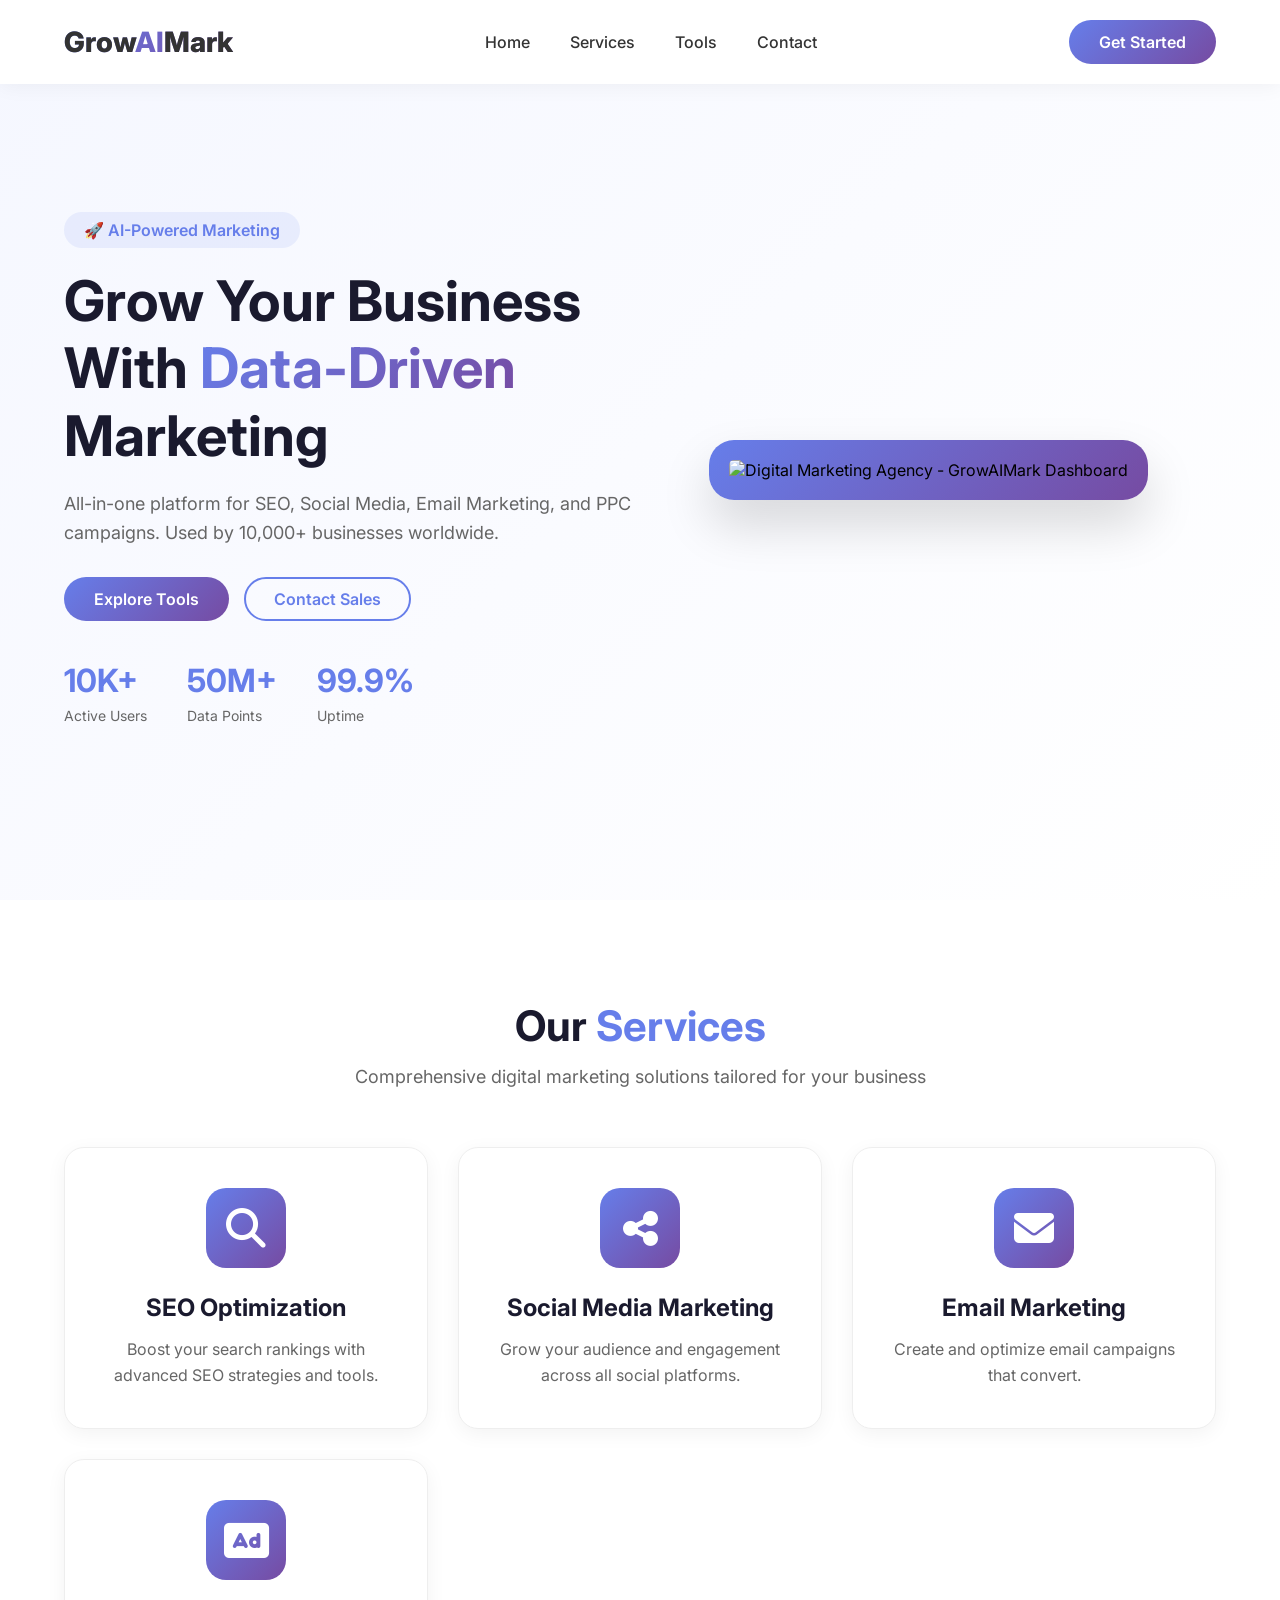
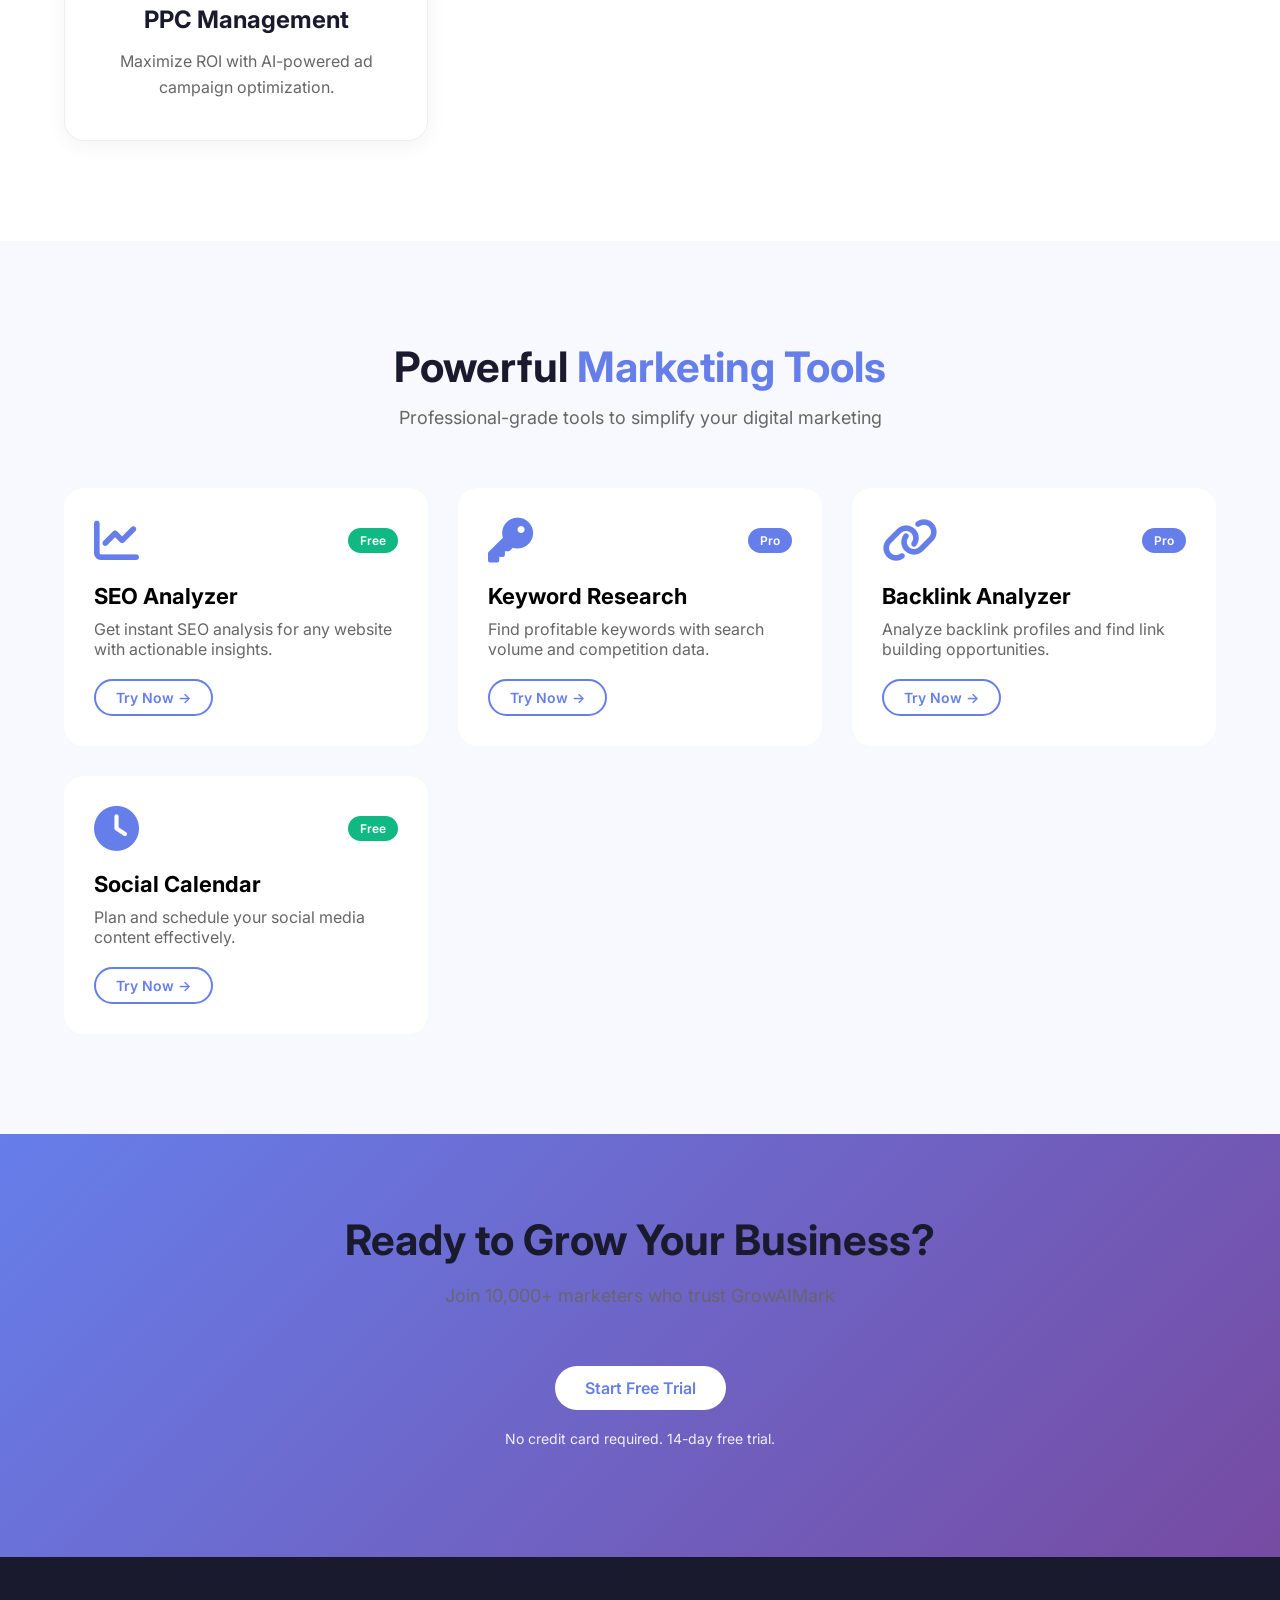
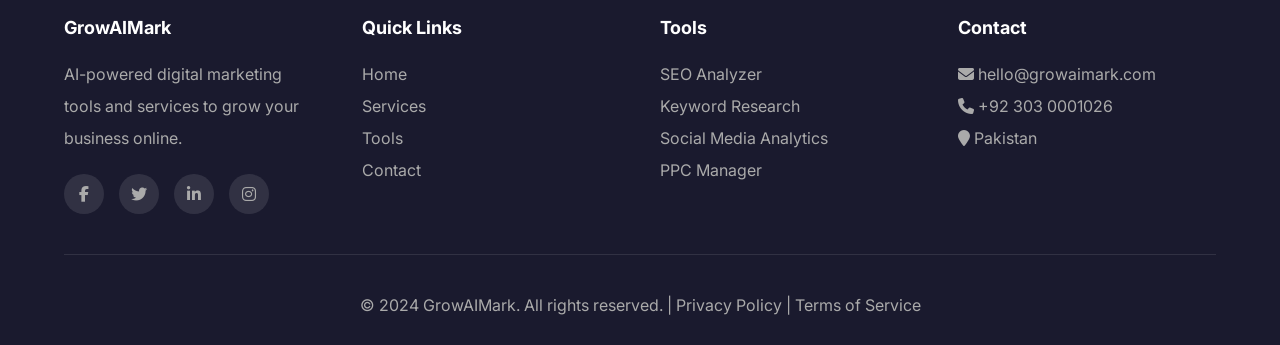
==== templates/index.html @ bed1fbff "Updated hero image with professional digital marketing agency image" ====
<!DOCTYPE html>
<html lang="en">
<head>
    <meta charset="UTF-8">
    <meta name="viewport" content="width=device-width, initial-scale=1.0">
    <title>GrowAIMark - AI-Powered Digital Marketing Agency</title>
    <meta name="description" content="Grow your business with AI-powered digital marketing tools and services. SEO, Social Media, PPC, Email Marketing & more.">
    <meta name="keywords" content="digital marketing, SEO, social media marketing, PPC, email marketing, AI marketing">

    <!-- Font Awesome -->
    <link rel="stylesheet" href="https://cdnjs.cloudflare.com/ajax/libs/font-awesome/6.4.0/css/all.min.css">

    <!-- Google Fonts -->
    <link href="https://fonts.googleapis.com/css2?family=Inter:wght@300;400;500;600;700;800&display=swap" rel="stylesheet">

    <!-- AOS Animation -->
    <link href="https://unpkg.com/aos@2.3.1/dist/aos.css" rel="stylesheet">

    <style>
        * {
            margin: 0;
            padding: 0;
            box-sizing: border-box;
        }

        body {
            font-family: 'Inter', sans-serif;
            overflow-x: hidden;
            background: #fff;
        }

        /* Custom Scrollbar */
        ::-webkit-scrollbar {
            width: 10px;
        }

        ::-webkit-scrollbar-track {
            background: #f1f1f1;
        }

        ::-webkit-scrollbar-thumb {
            background: linear-gradient(135deg, #667eea, #764ba2);
            border-radius: 5px;
        }

        /* Navigation */
        .navbar {
            position: fixed;
            top: 0;
            width: 100%;
            padding: 20px 5%;
            display: flex;
            justify-content: space-between;
            align-items: center;
            background: rgba(255,255,255,0.95);
            backdrop-filter: blur(10px);
            z-index: 1000;
            box-shadow: 0 2px 20px rgba(0,0,0,0.05);
            transition: all 0.3s ease;
        }

        .navbar.scrolled {
            padding: 15px 5%;
            background: white;
            box-shadow: 0 5px 30px rgba(0,0,0,0.1);
        }

        .logo {
            font-size: 28px;
            font-weight: 800;
            background: linear-gradient(135deg, #667eea, #764ba2);
            -webkit-background-clip: text;
            -webkit-text-fill-color: transparent;
            text-decoration: none;
        }

        .logo span {
            background: none;
            -webkit-text-fill-color: #333;
        }

        .nav-links {
            display: flex;
            gap: 40px;
            list-style: none;
        }

        .nav-links a {
            text-decoration: none;
            color: #333;
            font-weight: 500;
            transition: 0.3s;
        }

        .nav-links a:hover {
            color: #667eea;
        }

        .btn-primary {
            background: linear-gradient(135deg, #667eea, #764ba2);
            color: white;
            padding: 12px 30px;
            border-radius: 50px;
            text-decoration: none;
            font-weight: 600;
            transition: 0.3s;
            border: none;
            cursor: pointer;
            display: inline-block;
        }

        .btn-primary:hover {
            transform: translateY(-2px);
            box-shadow: 0 10px 25px rgba(102,126,234,0.3);
        }

        .btn-outline {
            background: transparent;
            border: 2px solid #667eea;
            color: #667eea;
            padding: 10px 28px;
            border-radius: 50px;
            text-decoration: none;
            font-weight: 600;
            transition: 0.3s;
            display: inline-block;
        }

        .btn-outline:hover {
            background: #667eea;
            color: white;
        }

        /* Hero Section */
        .hero {
            min-height: 100vh;
            display: flex;
            align-items: center;
            justify-content: space-between;
            padding: 120px 5% 80px;
            background: linear-gradient(135deg, #f5f7ff 0%, #ffffff 100%);
            position: relative;
            overflow: hidden;
        }

        .hero-content {
            flex: 1;
            max-width: 600px;
            z-index: 2;
        }

        .hero-badge {
            display: inline-block;
            background: rgba(102,126,234,0.1);
            padding: 8px 20px;
            border-radius: 50px;
            color: #667eea;
            font-weight: 600;
            margin-bottom: 20px;
        }

        .hero h1 {
            font-size: 56px;
            line-height: 1.2;
            margin-bottom: 20px;
            color: #1a1a2e;
        }

        .hero h1 .gradient {
            background: linear-gradient(135deg, #667eea, #764ba2);
            -webkit-background-clip: text;
            -webkit-text-fill-color: transparent;
        }

        .hero p {
            font-size: 18px;
            color: #666;
            line-height: 1.6;
            margin-bottom: 30px;
        }

        .hero-buttons {
            display: flex;
            gap: 15px;
            margin-bottom: 40px;
        }

        .hero-stats {
            display: flex;
            gap: 40px;
        }

        .stat h3 {
            font-size: 32px;
            color: #667eea;
            margin-bottom: 5px;
        }

        .stat p {
            font-size: 14px;
            margin: 0;
            color: #666;
        }

        .hero-image {
            flex: 1;
            position: relative;
            animation: float 3s ease-in-out infinite;
            text-align: center;
        }

        @keyframes float {
            0%, 100% { transform: translateY(0); }
            50% { transform: translateY(-20px); }
        }

        .hero-image img {
            width: 100%;
            max-width: 550px;
            border-radius: 25px;
            box-shadow: 0 25px 50px rgba(0,0,0,0.15);
        }

        /* Services Section */
        .services {
            padding: 100px 5%;
            background: white;
        }

        .section-title {
            text-align: center;
            margin-bottom: 60px;
        }

        .section-title h2 {
            font-size: 42px;
            color: #1a1a2e;
            margin-bottom: 15px;
        }

        .section-title p {
            color: #666;
            font-size: 18px;
        }

        .services-grid {
            display: grid;
            grid-template-columns: repeat(auto-fit, minmax(280px, 1fr));
            gap: 30px;
            max-width: 1200px;
            margin: 0 auto;
        }

        .service-card {
            background: white;
            padding: 40px 30px;
            border-radius: 20px;
            text-align: center;
            transition: 0.3s;
            box-shadow: 0 5px 20px rgba(0,0,0,0.05);
            border: 1px solid #eee;
        }

        .service-card:hover {
            transform: translateY(-10px);
            box-shadow: 0 20px 40px rgba(102,126,234,0.15);
            border-color: #667eea;
        }

        .service-icon {
            width: 80px;
            height: 80px;
            background: linear-gradient(135deg, #667eea, #764ba2);
            border-radius: 20px;
            display: flex;
            align-items: center;
            justify-content: center;
            margin: 0 auto 25px;
        }

        .service-icon i {
            font-size: 40px;
            color: white;
        }

        .service-card h3 {
            font-size: 24px;
            margin-bottom: 15px;
            color: #1a1a2e;
        }

        .service-card p {
            color: #666;
            line-height: 1.6;
        }

        /* Tools Section */
        .tools {
            padding: 100px 5%;
            background: #f8f9ff;
        }

        .tools-grid {
            display: grid;
            grid-template-columns: repeat(auto-fit, minmax(280px, 1fr));
            gap: 30px;
            max-width: 1200px;
            margin: 0 auto;
        }

        .tool-card {
            background: white;
            padding: 30px;
            border-radius: 20px;
            transition: 0.3s;
            cursor: pointer;
        }

        .tool-card:hover {
            transform: scale(1.05);
            box-shadow: 0 15px 35px rgba(0,0,0,0.1);
        }

        .tool-header {
            display: flex;
            justify-content: space-between;
            align-items: center;
            margin-bottom: 20px;
        }

        .tool-header i {
            font-size: 45px;
            color: #667eea;
        }

        .tool-badge {
            background: #667eea;
            color: white;
            padding: 5px 12px;
            border-radius: 50px;
            font-size: 12px;
            font-weight: 600;
        }

        .tool-badge.free {
            background: #10b981;
        }

        .tool-badge.pro {
            background: #667eea;
        }

        .tool-card h3 {
            font-size: 22px;
            margin-bottom: 10px;
        }

        .tool-card p {
            color: #666;
            margin-bottom: 20px;
        }

        /* CTA Section */
        .cta {
            padding: 80px 5%;
            background: linear-gradient(135deg, #667eea, #764ba2);
            text-align: center;
            color: white;
        }

        .cta h2 {
            font-size: 42px;
            margin-bottom: 20px;
        }

        .cta p {
            font-size: 18px;
            margin-bottom: 30px;
            opacity: 0.9;
        }

        .cta .btn-primary {
            background: white;
            color: #667eea;
        }

        /* Footer */
        .footer {
            background: #1a1a2e;
            color: white;
            padding: 60px 5% 30px;
        }

        .footer-content {
            display: grid;
            grid-template-columns: repeat(auto-fit, minmax(250px, 1fr));
            gap: 40px;
            max-width: 1200px;
            margin: 0 auto;
        }

        .footer-col h4 {
            margin-bottom: 20px;
            font-size: 18px;
        }

        .footer-col p, .footer-col a {
            color: #aaa;
            text-decoration: none;
            line-height: 2;
            display: block;
        }

        .footer-col a:hover {
            color: #667eea;
        }

        .social-links {
            display: flex;
            gap: 15px;
            margin-top: 20px;
        }

        .social-links a {
            width: 40px;
            height: 40px;
            background: rgba(255,255,255,0.1);
            border-radius: 50%;
            display: flex;
            align-items: center;
            justify-content: center;
            transition: 0.3s;
        }

        .social-links a:hover {
            background: #667eea;
            transform: translateY(-3px);
        }

        .footer-bottom {
            text-align: center;
            padding-top: 40px;
            margin-top: 40px;
            border-top: 1px solid rgba(255,255,255,0.1);
            color: #aaa;
        }

        .footer-bottom a {
            color: #aaa;
            text-decoration: none;
        }

        .footer-bottom a:hover {
            color: #667eea;
        }

        /* Responsive */
        @media (max-width: 968px) {
            .hero {
                flex-direction: column;
                text-align: center;
                padding-top: 100px;
            }

            .hero h1 {
                font-size: 40px;
            }

            .hero-buttons {
                justify-content: center;
            }

            .hero-stats {
                justify-content: center;
            }

            .nav-links {
                display: none;
            }

            .section-title h2 {
                font-size: 32px;
            }

            .hero-image img {
                margin-top: 40px;
            }
        }

        /* Mobile Menu */
        .mobile-menu {
            display: none;
            font-size: 24px;
            cursor: pointer;
        }

        @media (max-width: 768px) {
            .mobile-menu {
                display: block;
            }
        }
    </style>
</head>
<body>
    <!-- Navigation -->
    <nav class="navbar" id="navbar">
        <a href="/" class="logo"><span>Grow</span>AI<span>Mark</span></a>
        <ul class="nav-links">
            <li><a href="#home">Home</a></li>
            <li><a href="#services">Services</a></li>
            <li><a href="#tools">Tools</a></li>
            <li><a href="#contact">Contact</a></li>
        </ul>
        <a href="#contact" class="btn-primary">Get Started</a>
        <div class="mobile-menu">
            <i class="fas fa-bars"></i>
        </div>
    </nav>

    <!-- Hero Section with Image -->
    <section id="home" class="hero">
        <div class="hero-content" data-aos="fade-up">
            <span class="hero-badge">🚀 AI-Powered Marketing</span>
            <h1>Grow Your Business With <span class="gradient">Data-Driven</span> Marketing</h1>
            <p>All-in-one platform for SEO, Social Media, Email Marketing, and PPC campaigns. Used by 10,000+ businesses worldwide.</p>
            <div class="hero-buttons">
                <a href="#tools" class="btn-primary">Explore Tools</a>
                <a href="#contact" class="btn-outline">Contact Sales</a>
            </div>
            <div class="hero-stats">
                <div class="stat">
                    <h3>10K+</h3>
                    <p>Active Users</p>
                </div>
                <div class="stat">
                    <h3>50M+</h3>
                    <p>Data Points</p>
                </div>
                <div class="stat">
                    <h3>99.9%</h3>
                    <p>Uptime</p>
                </div>
            </div>
        </div>
        <div class="hero-image" data-aos="fade-left">
            <img src="https://cdn.pixabay.com/photo/2020/05/18/16/56/marketing-5188259_1280.png" alt="Digital Marketing Agency - GrowAIMark Dashboard" style="background: linear-gradient(135deg, #667eea, #764ba2); padding: 20px; border-radius: 25px;">
        </div>
    </section>

    <!-- Services Section -->
    <section id="services" class="services">
        <div class="section-title" data-aos="fade-up">
            <h2>Our <span style="color:#667eea">Services</span></h2>
            <p>Comprehensive digital marketing solutions tailored for your business</p>
        </div>
        <div class="services-grid">
            <div class="service-card" data-aos="fade-up" data-aos-delay="0">
                <div class="service-icon"><i class="fas fa-search"></i></div>
                <h3>SEO Optimization</h3>
                <p>Boost your search rankings with advanced SEO strategies and tools.</p>
            </div>
            <div class="service-card" data-aos="fade-up" data-aos-delay="100">
                <div class="service-icon"><i class="fas fa-share-alt"></i></div>
                <h3>Social Media Marketing</h3>
                <p>Grow your audience and engagement across all social platforms.</p>
            </div>
            <div class="service-card" data-aos="fade-up" data-aos-delay="200">
                <div class="service-icon"><i class="fas fa-envelope"></i></div>
                <h3>Email Marketing</h3>
                <p>Create and optimize email campaigns that convert.</p>
            </div>
            <div class="service-card" data-aos="fade-up" data-aos-delay="300">
                <div class="service-icon"><i class="fas fa-ad"></i></div>
                <h3>PPC Management</h3>
                <p>Maximize ROI with AI-powered ad campaign optimization.</p>
            </div>
        </div>
    </section>

    <!-- Tools Section -->
    <section id="tools" class="tools">
        <div class="section-title" data-aos="fade-up">
            <h2>Powerful <span style="color:#667eea">Marketing Tools</span></h2>
            <p>Professional-grade tools to simplify your digital marketing</p>
        </div>
        <div class="tools-grid">
            <div class="tool-card" data-aos="zoom-in" data-aos-delay="0">
                <div class="tool-header">
                    <i class="fas fa-chart-line"></i>
                    <span class="tool-badge free">Free</span>
                </div>
                <h3>SEO Analyzer</h3>
                <p>Get instant SEO analysis for any website with actionable insights.</p>
                <a href="#" class="btn-outline" style="display: inline-block; font-size: 14px; padding: 8px 20px;">Try Now →</a>
            </div>
            <div class="tool-card" data-aos="zoom-in" data-aos-delay="100">
                <div class="tool-header">
                    <i class="fas fa-key"></i>
                    <span class="tool-badge pro">Pro</span>
                </div>
                <h3>Keyword Research</h3>
                <p>Find profitable keywords with search volume and competition data.</p>
                <a href="#" class="btn-outline" style="display: inline-block; font-size: 14px; padding: 8px 20px;">Try Now →</a>
            </div>
            <div class="tool-card" data-aos="zoom-in" data-aos-delay="200">
                <div class="tool-header">
                    <i class="fas fa-link"></i>
                    <span class="tool-badge pro">Pro</span>
                </div>
                <h3>Backlink Analyzer</h3>
                <p>Analyze backlink profiles and find link building opportunities.</p>
                <a href="#" class="btn-outline" style="display: inline-block; font-size: 14px; padding: 8px 20px;">Try Now →</a>
            </div>
            <div class="tool-card" data-aos="zoom-in" data-aos-delay="300">
                <div class="tool-header">
                    <i class="fas fa-clock"></i>
                    <span class="tool-badge free">Free</span>
                </div>
                <h3>Social Calendar</h3>
                <p>Plan and schedule your social media content effectively.</p>
                <a href="#" class="btn-outline" style="display: inline-block; font-size: 14px; padding: 8px 20px;">Try Now →</a>
            </div>
        </div>
    </section>

    <!-- CTA Section -->
    <section class="cta">
        <div class="section-title" style="color: white;">
            <h2>Ready to Grow Your Business?</h2>
            <p>Join 10,000+ marketers who trust GrowAIMark</p>
        </div>
        <a href="#contact" class="btn-primary" style="background: white; color: #667eea;">Start Free Trial</a>
        <p style="margin-top: 20px; font-size: 14px;">No credit card required. 14-day free trial.</p>
    </section>

    <!-- Footer with Updated Phone Number -->
    <footer id="contact" class="footer">
        <div class="footer-content">
            <div class="footer-col">
                <h4>GrowAIMark</h4>
                <p>AI-powered digital marketing tools and services to grow your business online.</p>
                <div class="social-links">
                    <a href="#"><i class="fab fa-facebook-f"></i></a>
                    <a href="#"><i class="fab fa-twitter"></i></a>
                    <a href="#"><i class="fab fa-linkedin-in"></i></a>
                    <a href="#"><i class="fab fa-instagram"></i></a>
                </div>
            </div>
            <div class="footer-col">
                <h4>Quick Links</h4>
                <a href="#home">Home</a>
                <a href="#services">Services</a>
                <a href="#tools">Tools</a>
                <a href="#contact">Contact</a>
            </div>
            <div class="footer-col">
                <h4>Tools</h4>
                <a href="#">SEO Analyzer</a>
                <a href="#">Keyword Research</a>
                <a href="#">Social Media Analytics</a>
                <a href="#">PPC Manager</a>
            </div>
            <div class="footer-col">
                <h4>Contact</h4>
                <p><i class="fas fa-envelope"></i> hello@growaimark.com</p>
                <p><i class="fas fa-phone"></i> +92 303 0001026</p>
                <p><i class="fas fa-map-marker"></i> Pakistan</p>
            </div>
        </div>
        <div class="footer-bottom">
            <p>&copy; 2024 GrowAIMark. All rights reserved. | <a href="#">Privacy Policy</a> | <a href="#">Terms of Service</a></p>
        </div>
    </footer>

    <!-- Scripts -->
    <script src="https://unpkg.com/aos@2.3.1/dist/aos.js"></script>
    <script>
        AOS.init({
            duration: 800,
            once: true
        });

        // Navbar scroll effect
        window.addEventListener('scroll', function() {
            const navbar = document.getElementById('navbar');
            if (window.scrollY > 50) {
                navbar.classList.add('scrolled');
            } else {
                navbar.classList.remove('scrolled');
            }
        });

        // Smooth scroll for anchor links
        document.querySelectorAll('a[href^="#"]').forEach(anchor => {
            anchor.addEventListener('click', function(e) {
                e.preventDefault();
                const target = document.querySelector(this.getAttribute('href'));
                if (target) {
                    target.scrollIntoView({ behavior: 'smooth' });
                }
            });
        });

        // Mobile menu toggle
        const mobileMenuBtn = document.querySelector('.mobile-menu');
        const navLinks = document.querySelector('.nav-links');

        if (mobileMenuBtn) {
            mobileMenuBtn.addEventListener('click', function() {
                navLinks.classList.toggle('show');
            });
        }
    </script>
</body>
</html>
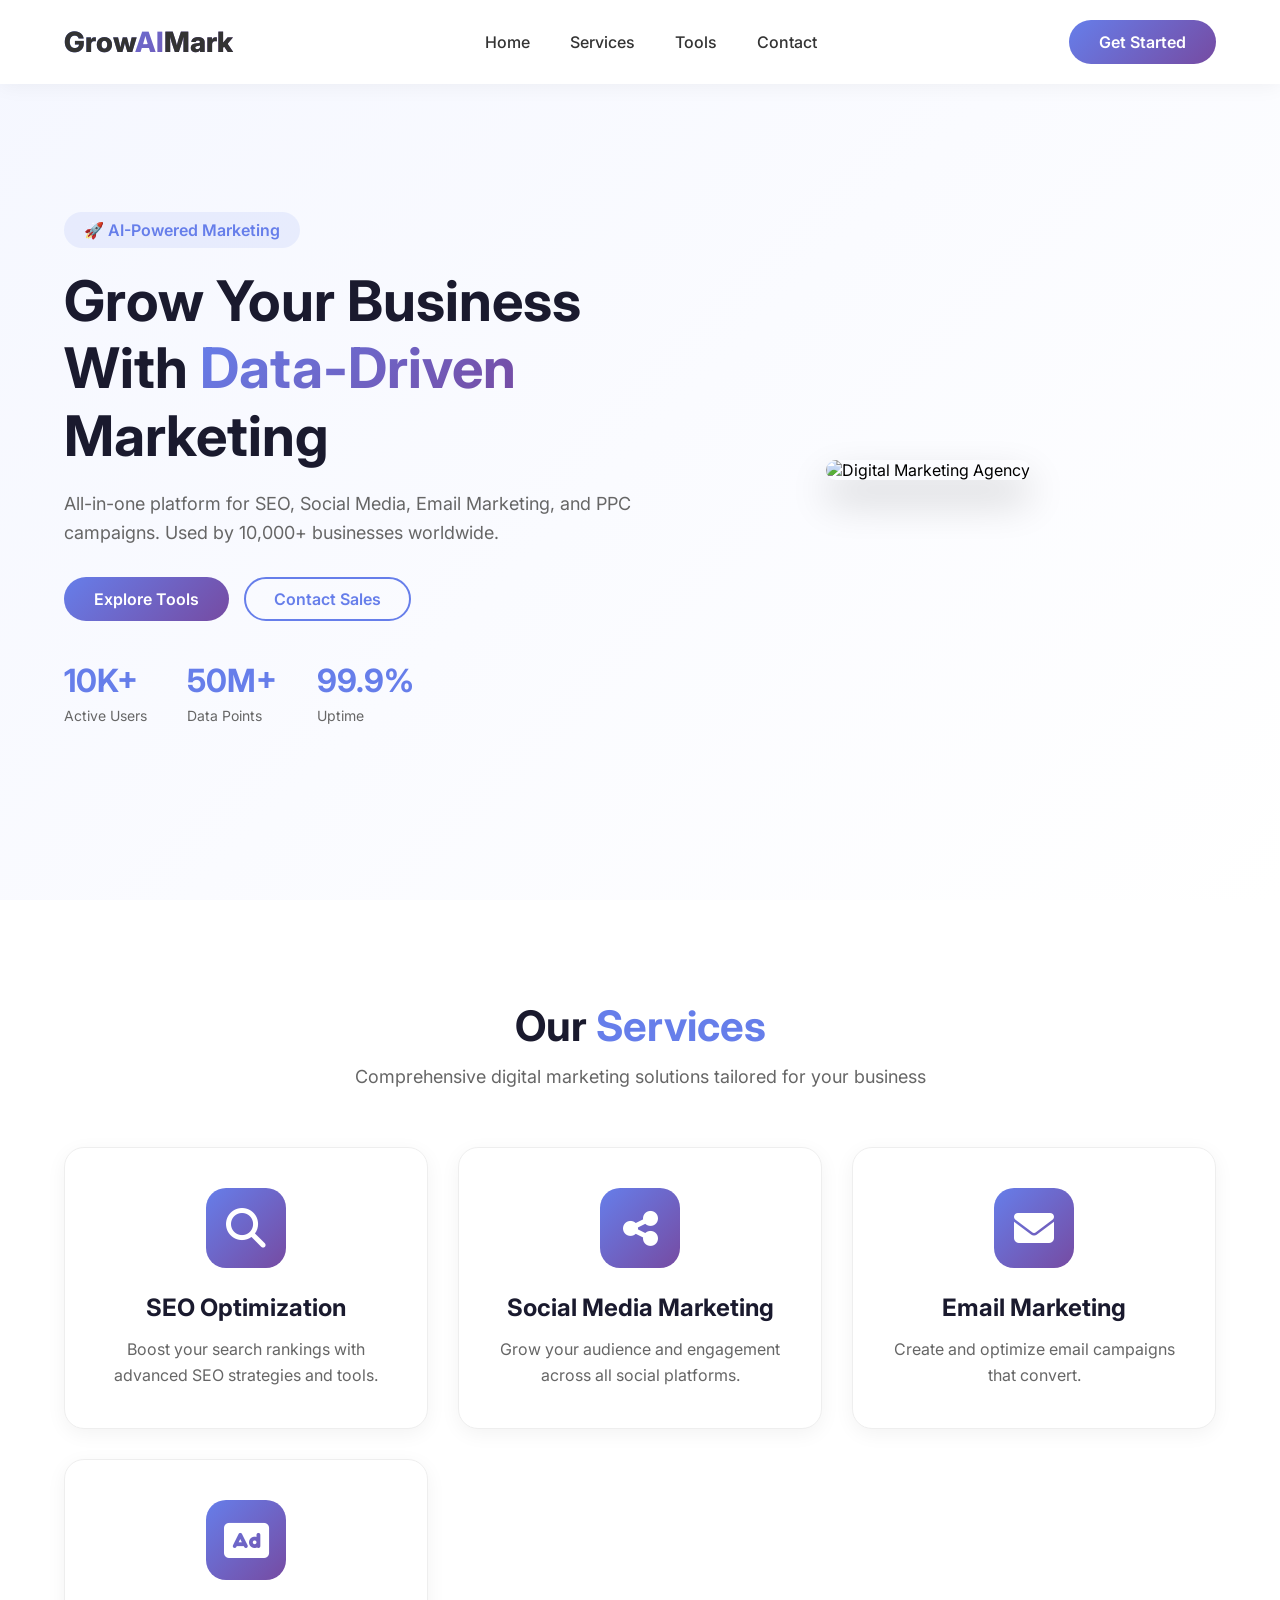
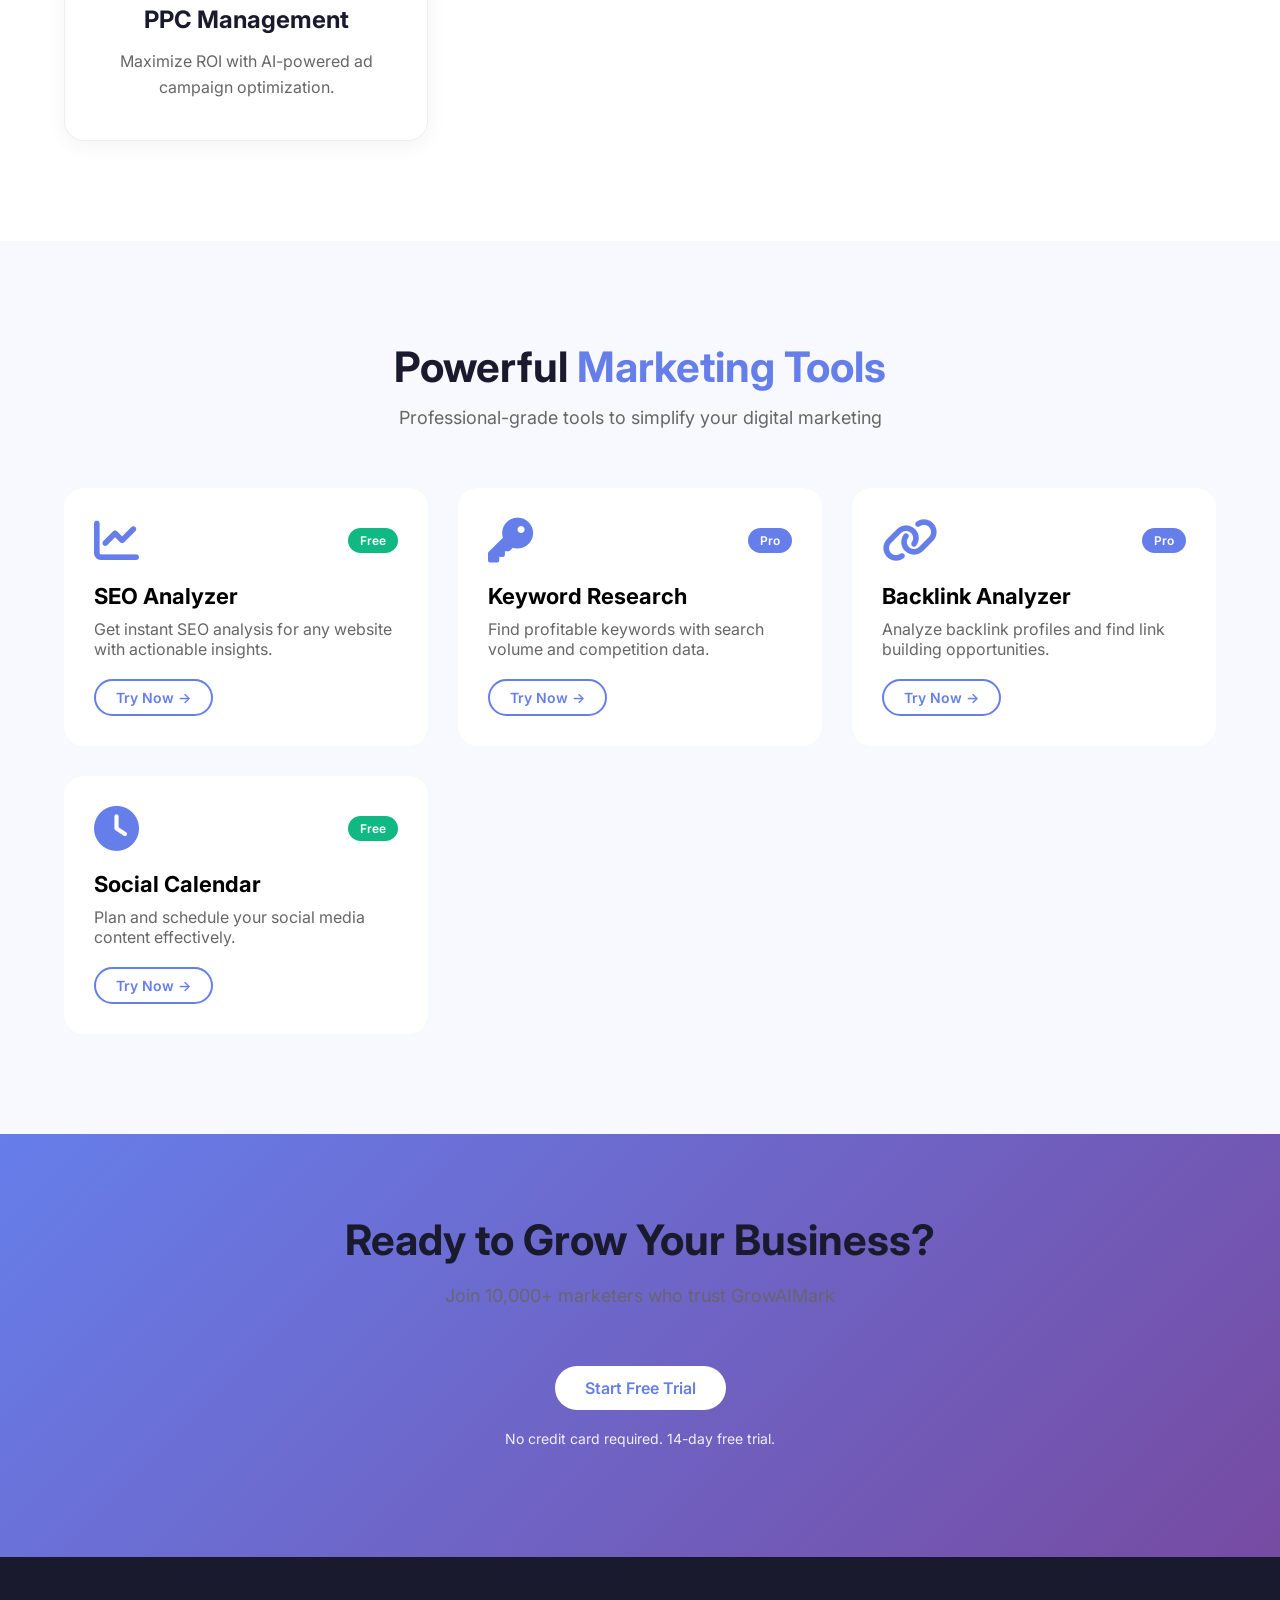
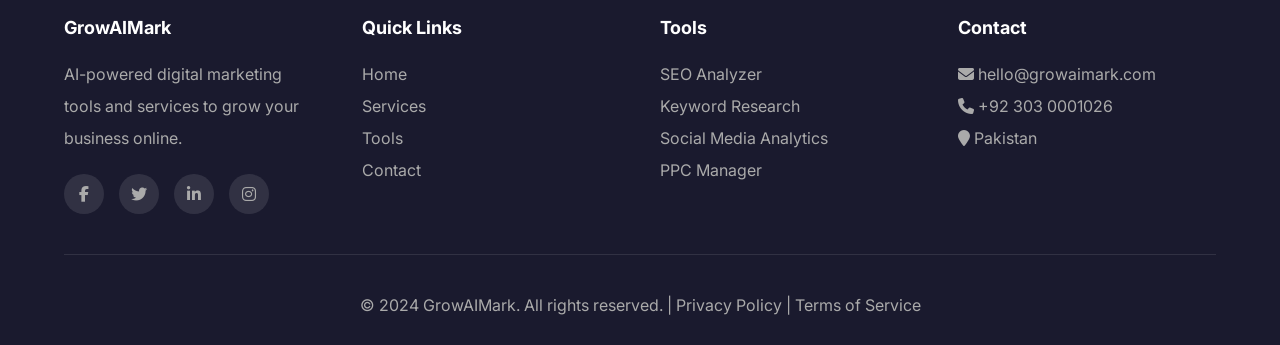
==== commit e2e40a6a: "Complete professional website with working tools and payment system" ====
--- a/templates/index.html
+++ b/templates/index.html
@@ -543,7 +543,7 @@
             </div>
         </div>
         <div class="hero-image" data-aos="fade-left">
-            <img src="https://cdn.pixabay.com/photo/2020/05/18/16/56/marketing-5188259_1280.png" alt="Digital Marketing Agency - GrowAIMark Dashboard" style="background: linear-gradient(135deg, #667eea, #764ba2); padding: 20px; border-radius: 25px;">
+            <img src="https://images.pexels.com/photos/196644/pexels-photo-196644.jpeg?auto=compress&cs=tinysrgb&w=600" alt="Digital Marketing Agency" style="border-radius: 25px; box-shadow: 0 20px 40px rgba(0,0,0,0.2); width: 100%; max-width: 550px;">
         </div>
     </section>
 
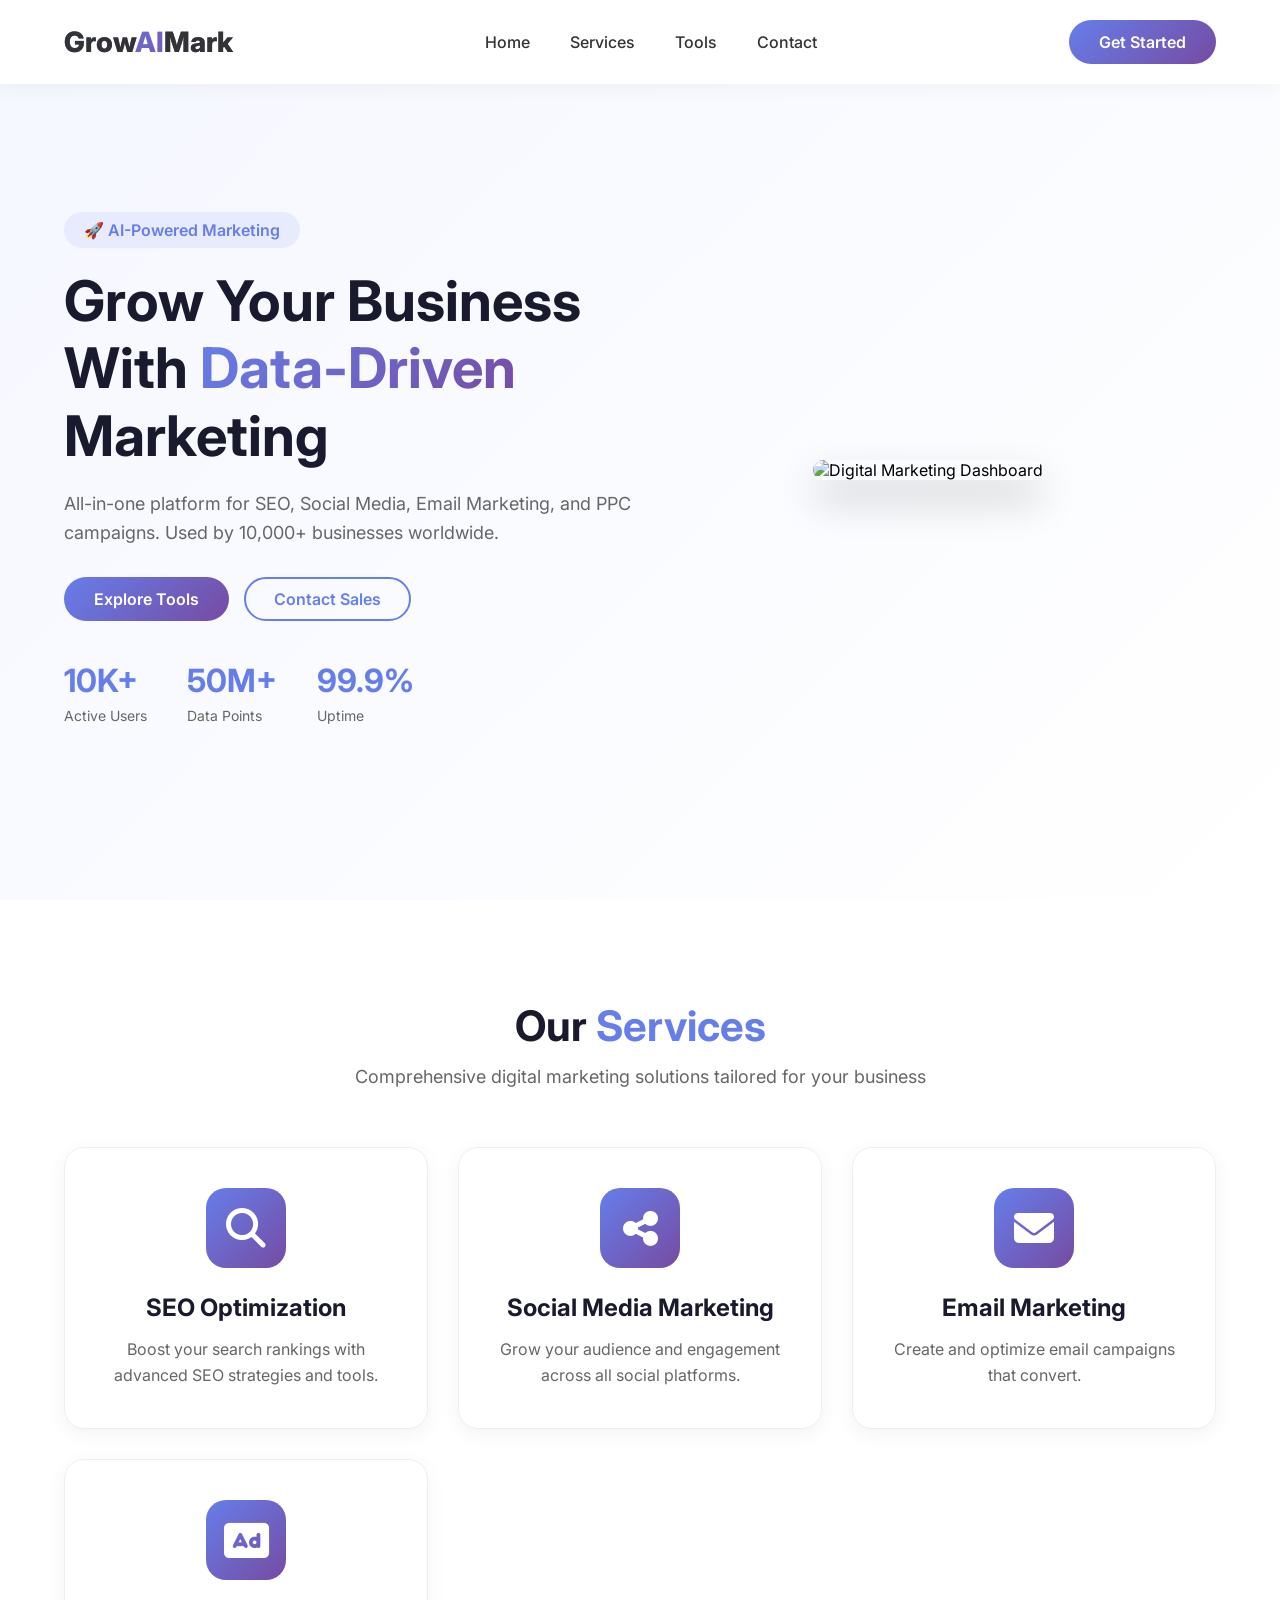
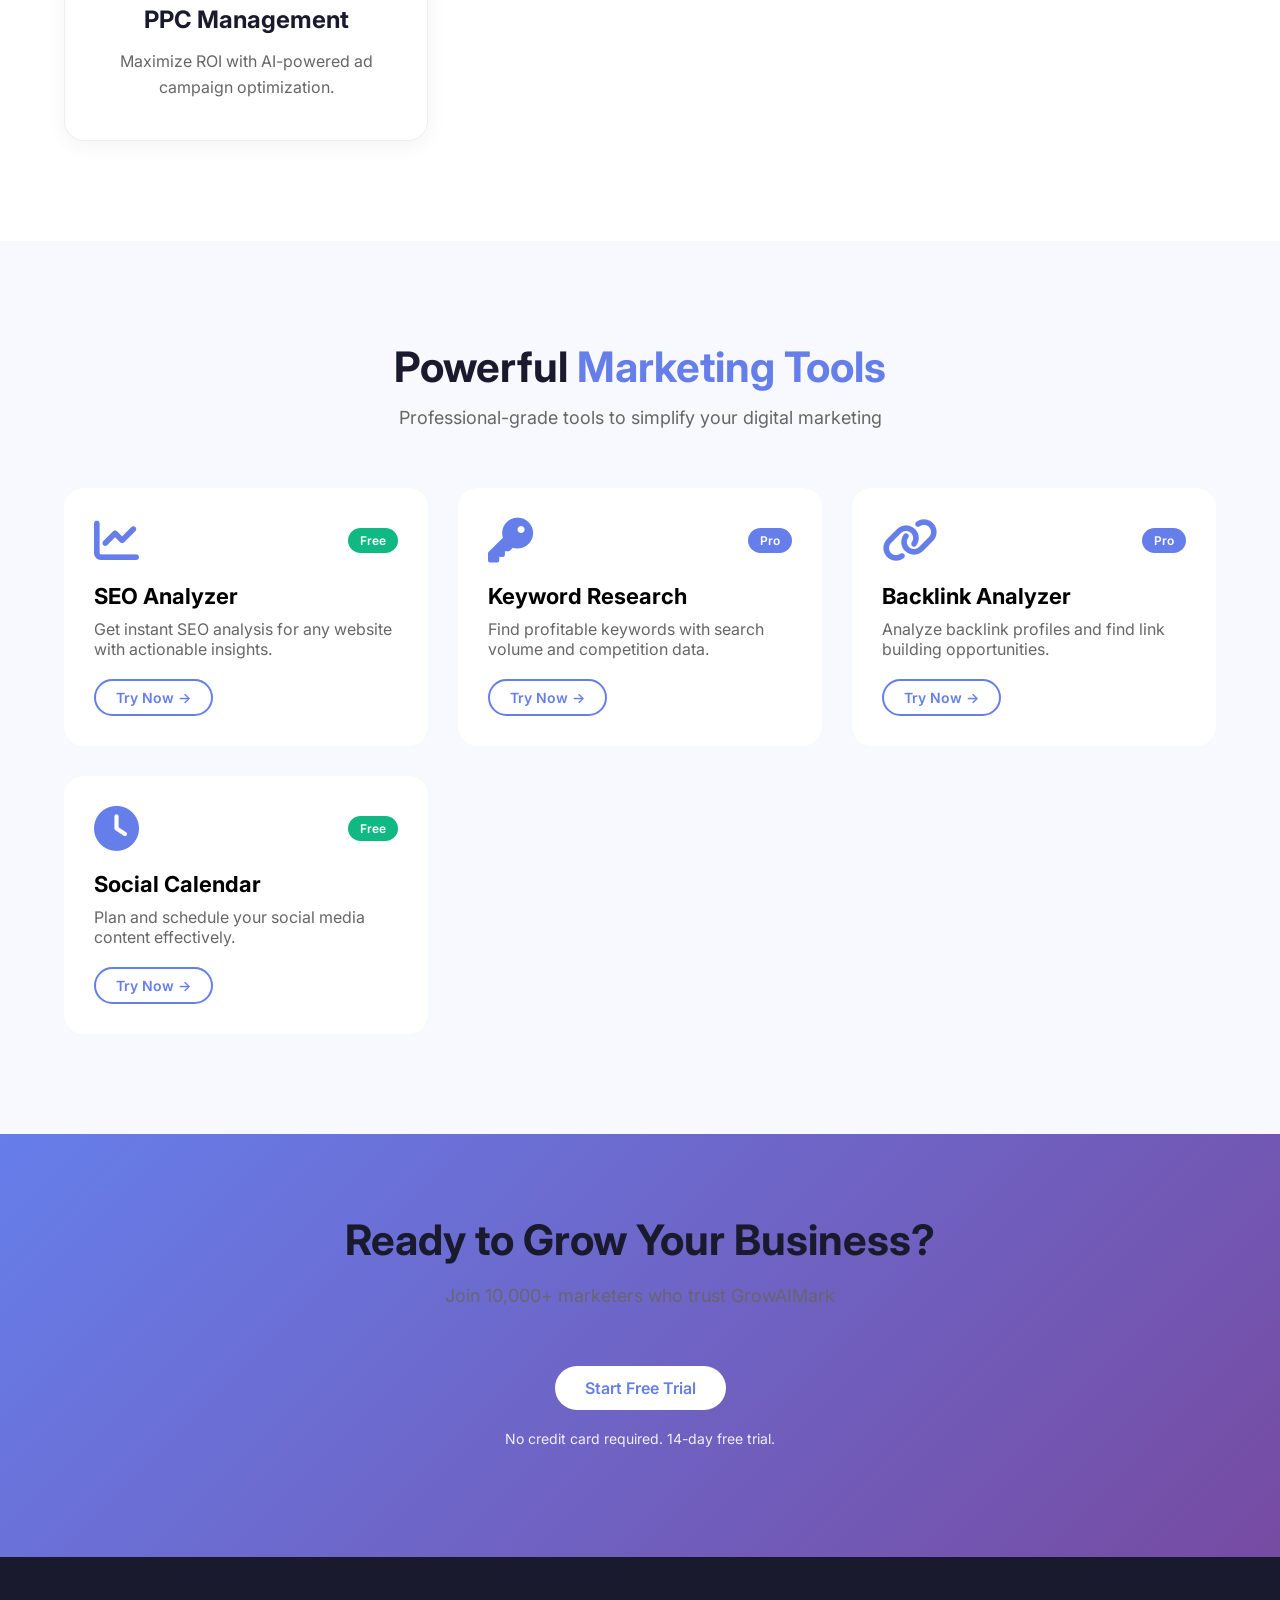
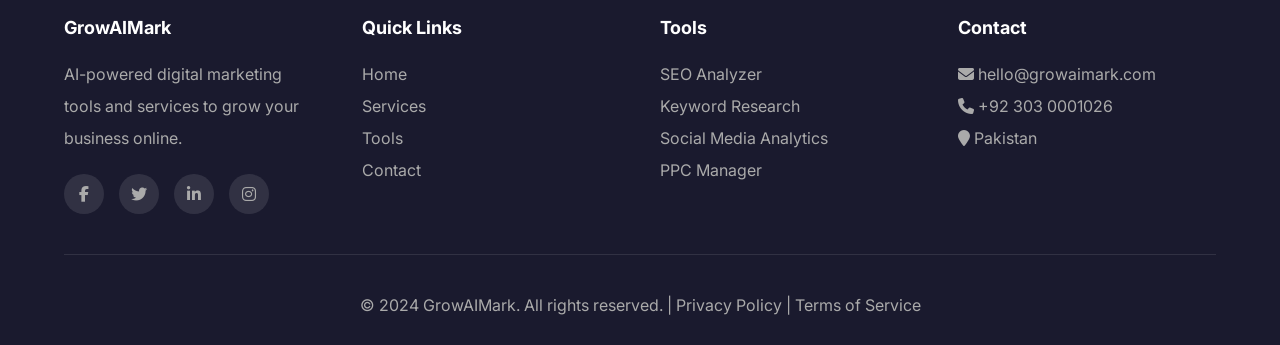
==== commit 3ba71e34: "Updated hero image with professional digital marketing image" ====
--- a/templates/index.html
+++ b/templates/index.html
@@ -543,7 +543,7 @@
             </div>
         </div>
         <div class="hero-image" data-aos="fade-left">
-            <img src="https://images.pexels.com/photos/196644/pexels-photo-196644.jpeg?auto=compress&cs=tinysrgb&w=600" alt="Digital Marketing Agency" style="border-radius: 25px; box-shadow: 0 20px 40px rgba(0,0,0,0.2); width: 100%; max-width: 550px;">
+            <img src="https://images.pexels.com/photos/669615/pexels-photo-669615.jpeg?auto=compress&cs=tinysrgb&w=600" alt="Digital Marketing Dashboard" style="border-radius: 20px; box-shadow: 0 20px 40px rgba(0,0,0,0.2); width: 100%; max-width: 550px;">
         </div>
     </section>
 
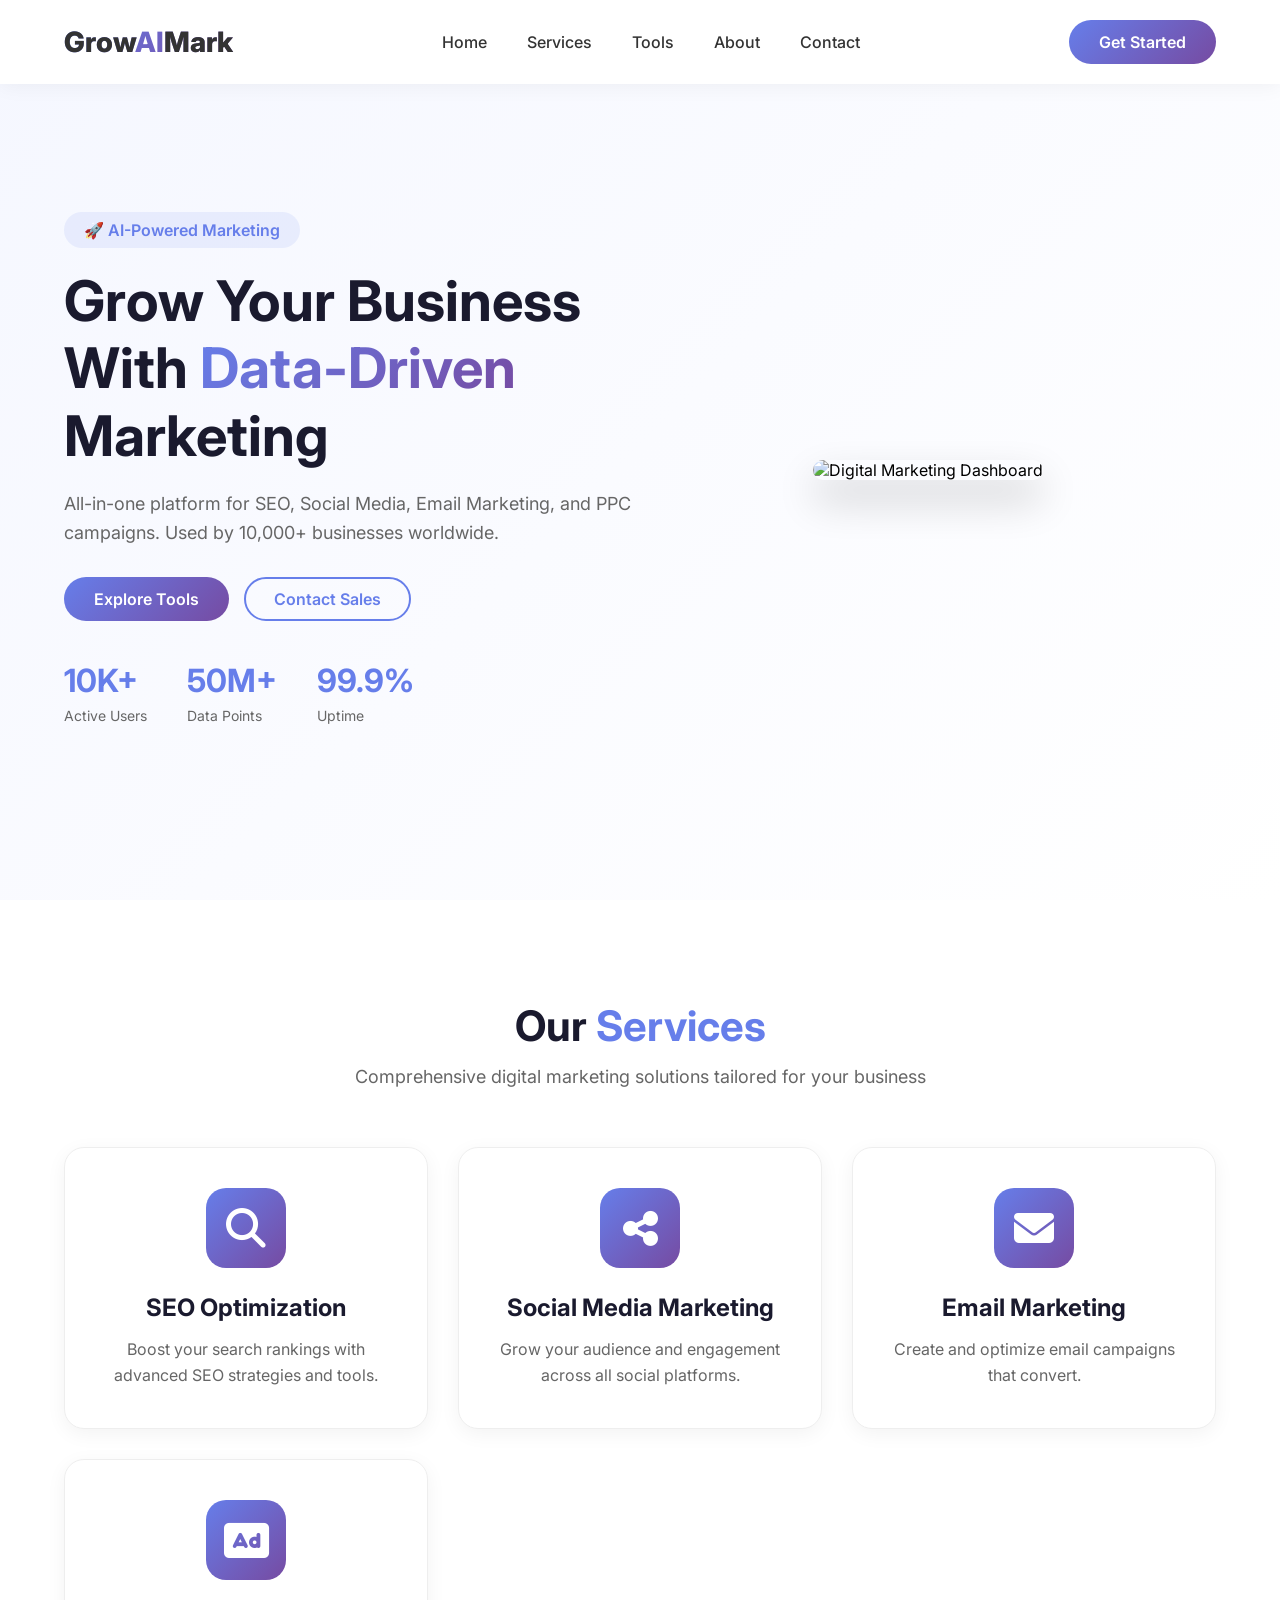
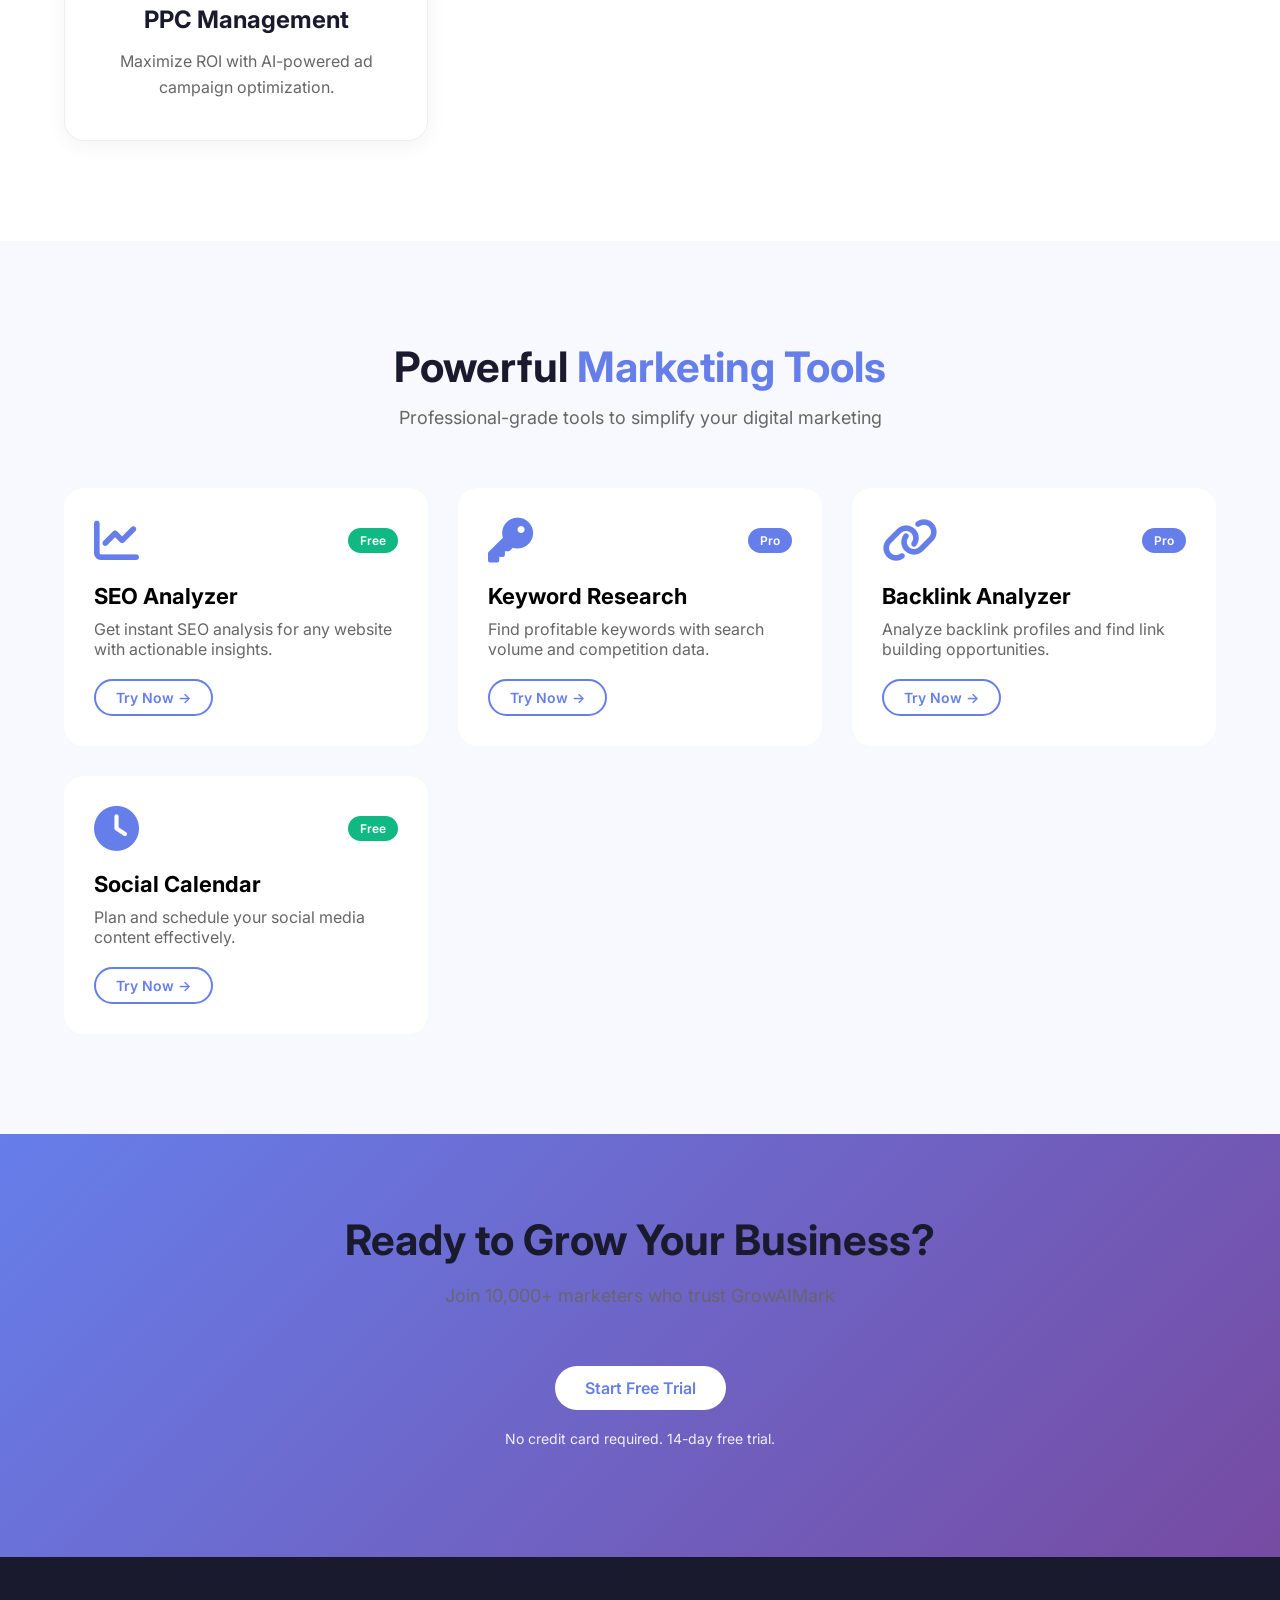
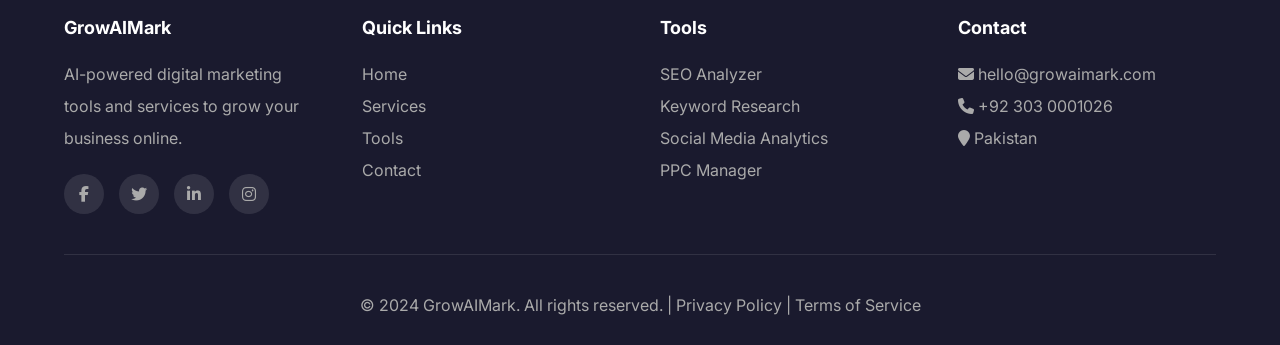
==== commit 99c0564b: "Added About page and updated navbar with about link" ====
--- a/templates/index.html
+++ b/templates/index.html
@@ -509,6 +509,7 @@
             <li><a href="#home">Home</a></li>
             <li><a href="#services">Services</a></li>
             <li><a href="#tools">Tools</a></li>
+            <li><a href="/about">About</a></li>
             <li><a href="#contact">Contact</a></li>
         </ul>
         <a href="#contact" class="btn-primary">Get Started</a>
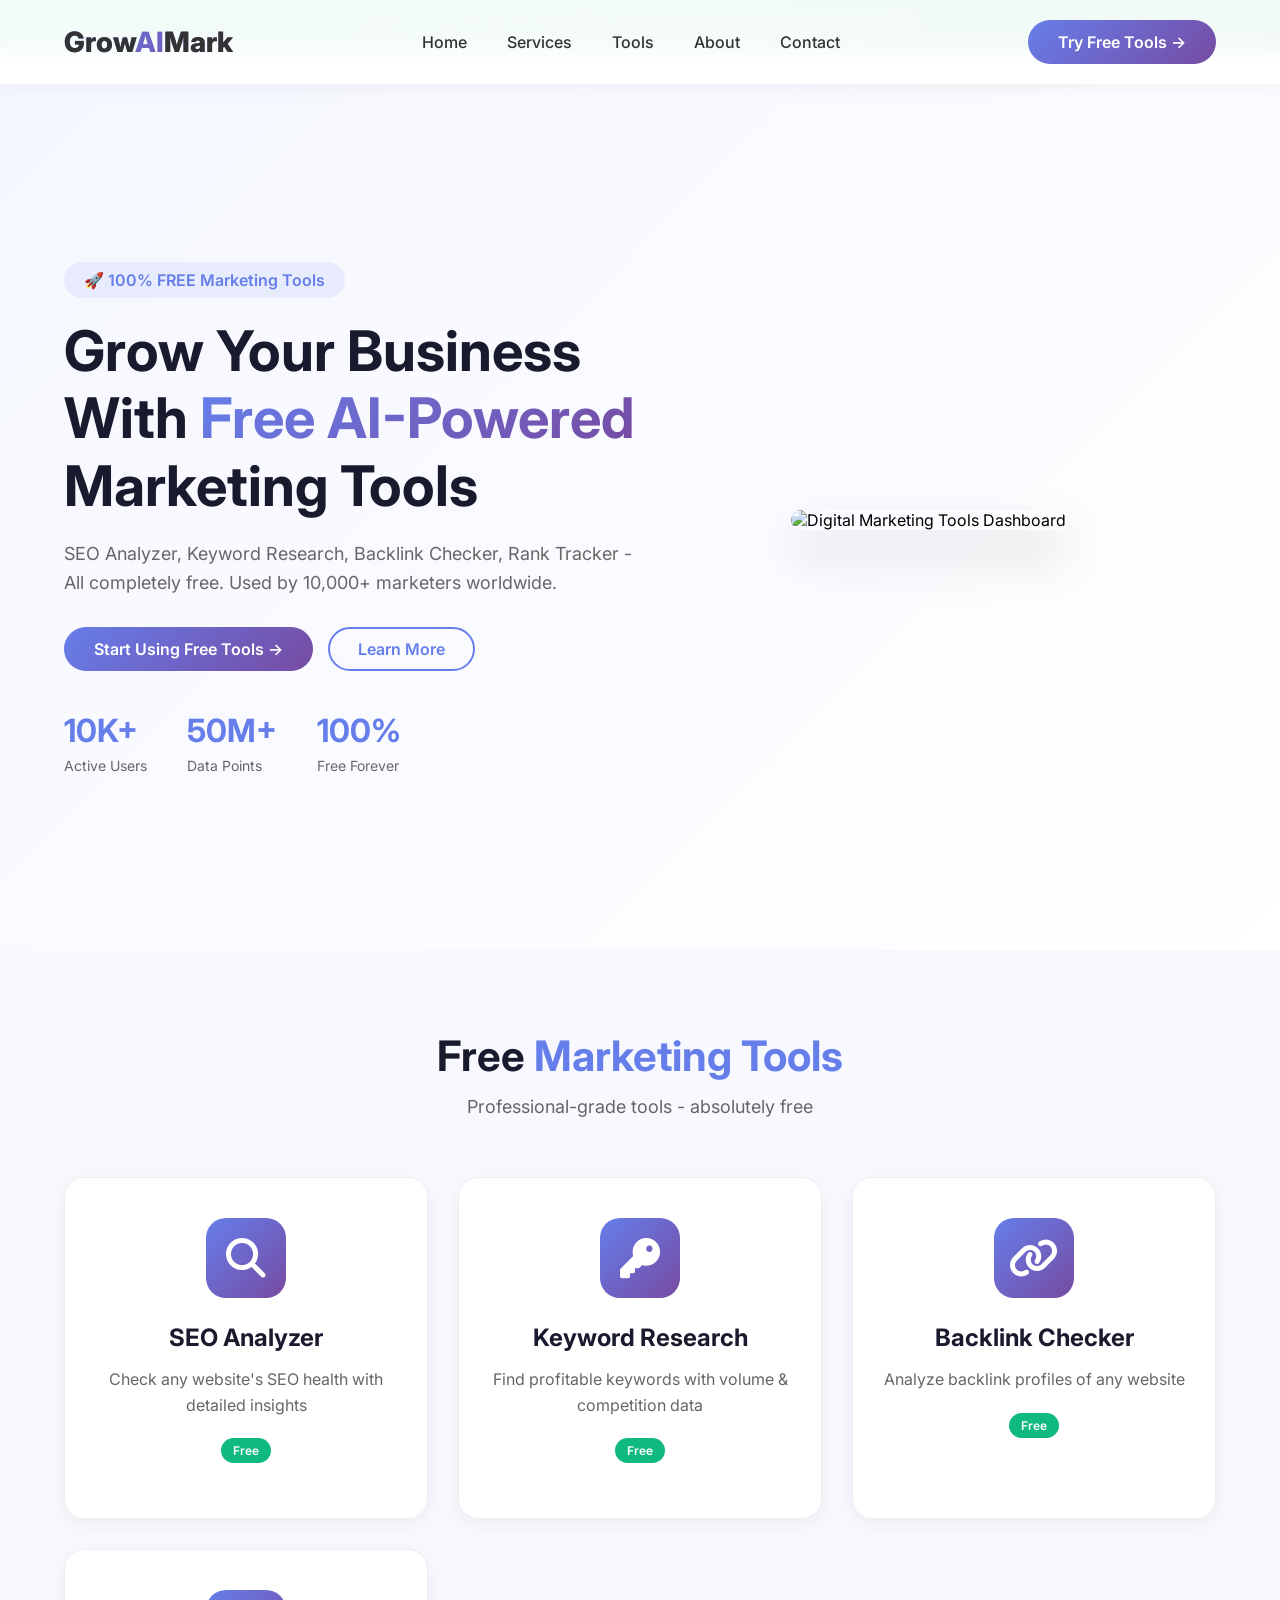
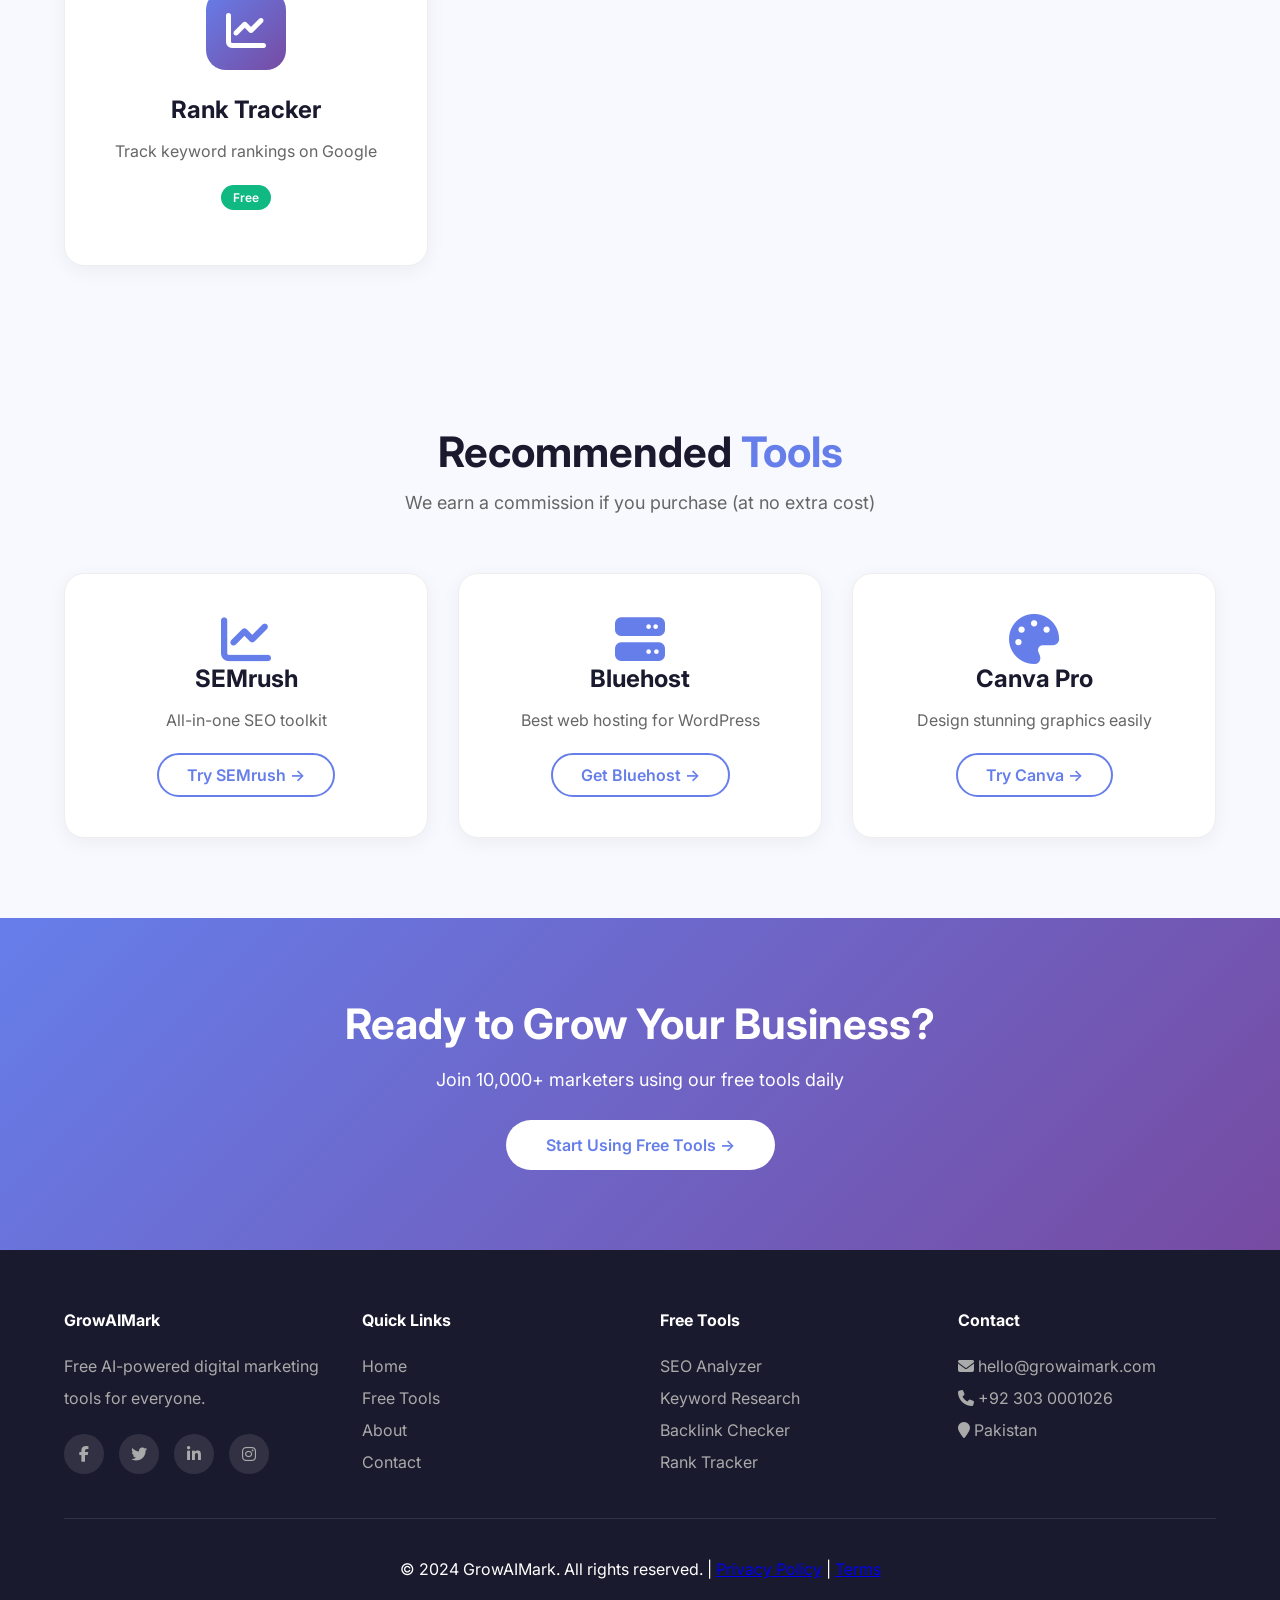
==== commit 41dbc13f: "Complete website with 4 free tools - Final Version" ====
--- a/templates/index.html
+++ b/templates/index.html
@@ -3,714 +3,176 @@
 <head>
     <meta charset="UTF-8">
     <meta name="viewport" content="width=device-width, initial-scale=1.0">
-    <title>GrowAIMark - AI-Powered Digital Marketing Agency</title>
-    <meta name="description" content="Grow your business with AI-powered digital marketing tools and services. SEO, Social Media, PPC, Email Marketing & more.">
-    <meta name="keywords" content="digital marketing, SEO, social media marketing, PPC, email marketing, AI marketing">
+    <title>GrowAIMark - Free AI-Powered Digital Marketing Tools</title>
+    <meta name="description" content="Free digital marketing tools: SEO Analyzer, Keyword Research, Backlink Checker, Rank Tracker. 100% free, no limits!">
+    <meta name="keywords" content="digital marketing, SEO tools, keyword research, backlink checker, rank tracker, free marketing tools">
 
-    <!-- Font Awesome -->
     <link rel="stylesheet" href="https://cdnjs.cloudflare.com/ajax/libs/font-awesome/6.4.0/css/all.min.css">
-
-    <!-- Google Fonts -->
     <link href="https://fonts.googleapis.com/css2?family=Inter:wght@300;400;500;600;700;800&display=swap" rel="stylesheet">
-
-    <!-- AOS Animation -->
     <link href="https://unpkg.com/aos@2.3.1/dist/aos.css" rel="stylesheet">
 
     <style>
-        * {
-            margin: 0;
-            padding: 0;
-            box-sizing: border-box;
+        * { margin: 0; padding: 0; box-sizing: border-box; }
+        body { font-family: 'Inter', sans-serif; background: #f8f9ff; overflow-x: hidden; }
+
+        .navbar {
+            position: fixed; top: 0; width: 100%; padding: 20px 5%;
+            display: flex; justify-content: space-between; align-items: center;
+            background: rgba(255,255,255,0.95); backdrop-filter: blur(10px);
+            z-index: 1000; box-shadow: 0 2px 20px rgba(0,0,0,0.05);
         }
+        .logo { font-size: 28px; font-weight: 800; background: linear-gradient(135deg, #667eea, #764ba2); -webkit-background-clip: text; -webkit-text-fill-color: transparent; text-decoration: none; }
+        .logo span { background: none; -webkit-text-fill-color: #333; }
+        .nav-links { display: flex; gap: 40px; list-style: none; }
+        .nav-links a { text-decoration: none; color: #333; font-weight: 500; transition: 0.3s; }
+        .nav-links a:hover, .nav-links a.active { color: #667eea; }
+        .btn-primary { background: linear-gradient(135deg, #667eea, #764ba2); color: white; padding: 12px 30px; border-radius: 50px; text-decoration: none; font-weight: 600; transition: 0.3s; display: inline-block; }
+        .btn-primary:hover { transform: translateY(-2px); box-shadow: 0 10px 25px rgba(102,126,234,0.3); }
+        .btn-outline { background: transparent; border: 2px solid #667eea; color: #667eea; padding: 10px 28px; border-radius: 50px; text-decoration: none; font-weight: 600; display: inline-block; }
+        .btn-outline:hover { background: #667eea; color: white; }
 
-        body {
-            font-family: 'Inter', sans-serif;
-            overflow-x: hidden;
-            background: #fff;
+        .hero { min-height: 100vh; display: flex; align-items: center; justify-content: space-between; padding: 120px 5% 80px; background: linear-gradient(135deg, #f5f7ff 0%, #ffffff 100%); position: relative; overflow: hidden; }
+        .hero-content { flex: 1; max-width: 600px; z-index: 2; }
+        .hero-badge { display: inline-block; background: rgba(102,126,234,0.1); padding: 8px 20px; border-radius: 50px; color: #667eea; font-weight: 600; margin-bottom: 20px; }
+        .hero h1 { font-size: 56px; line-height: 1.2; margin-bottom: 20px; color: #1a1a2e; }
+        .hero h1 .gradient { background: linear-gradient(135deg, #667eea, #764ba2); -webkit-background-clip: text; -webkit-text-fill-color: transparent; }
+        .hero p { font-size: 18px; color: #666; line-height: 1.6; margin-bottom: 30px; }
+        .hero-buttons { display: flex; gap: 15px; margin-bottom: 40px; }
+        .hero-stats { display: flex; gap: 40px; }
+        .stat h3 { font-size: 32px; color: #667eea; margin-bottom: 5px; }
+        .stat p { font-size: 14px; margin: 0; color: #666; }
+        .hero-image { flex: 1; text-align: center; animation: float 3s ease-in-out infinite; }
+        @keyframes float { 0%, 100% { transform: translateY(0); } 50% { transform: translateY(-20px); } }
+        .hero-image img { width: 100%; max-width: 500px; border-radius: 25px; box-shadow: 0 25px 50px rgba(0,0,0,0.15); }
+
+        .free-banner { background: linear-gradient(135deg, #10b981, #059669); color: white; text-align: center; padding: 15px; font-weight: 600; }
+
+        .services, .tools, .affiliate { padding: 80px 5%; }
+        .section-title { text-align: center; margin-bottom: 60px; }
+        .section-title h2 { font-size: 42px; color: #1a1a2e; margin-bottom: 15px; }
+        .section-title p { color: #666; font-size: 18px; }
+        .services-grid, .tools-grid, .affiliate-grid { display: grid; grid-template-columns: repeat(auto-fit, minmax(280px, 1fr)); gap: 30px; max-width: 1200px; margin: 0 auto; }
+        .service-card, .tool-card, .affiliate-card { background: white; padding: 40px 30px; border-radius: 20px; text-align: center; transition: 0.3s; box-shadow: 0 5px 20px rgba(0,0,0,0.05); border: 1px solid #eee; }
+        .service-card:hover, .tool-card:hover, .affiliate-card:hover { transform: translateY(-10px); box-shadow: 0 20px 40px rgba(102,126,234,0.15); border-color: #667eea; }
+        .service-icon, .tool-icon { width: 80px; height: 80px; background: linear-gradient(135deg, #667eea, #764ba2); border-radius: 20px; display: flex; align-items: center; justify-content: center; margin: 0 auto 25px; }
+        .service-icon i, .tool-icon i { font-size: 40px; color: white; }
+        .service-card h3, .tool-card h3, .affiliate-card h3 { font-size: 24px; margin-bottom: 15px; color: #1a1a2e; }
+        .service-card p, .tool-card p, .affiliate-card p { color: #666; line-height: 1.6; margin-bottom: 20px; }
+        .tool-badge { background: #10b981; color: white; padding: 5px 12px; border-radius: 50px; font-size: 12px; font-weight: 600; display: inline-block; margin-bottom: 15px; }
+        .affiliate-card img { width: 80px; margin-bottom: 20px; }
+
+        .cta { padding: 80px 5%; background: linear-gradient(135deg, #667eea, #764ba2); text-align: center; color: white; }
+        .cta h2 { font-size: 42px; margin-bottom: 20px; }
+        .cta p { margin-bottom: 30px; font-size: 18px; }
+        .cta .btn-white { background: white; color: #667eea; padding: 15px 40px; border-radius: 50px; text-decoration: none; font-weight: 600; display: inline-block; }
+
+        .footer { background: #1a1a2e; color: white; padding: 60px 5% 30px; }
+        .footer-content { display: grid; grid-template-columns: repeat(4, 1fr); gap: 40px; max-width: 1200px; margin: 0 auto; }
+        .footer-col h4 { margin-bottom: 20px; }
+        .footer-col p, .footer-col a { color: #aaa; text-decoration: none; line-height: 2; display: block; }
+        .footer-col a:hover { color: #667eea; }
+        .social-links { display: flex; gap: 15px; margin-top: 20px; }
+        .social-links a { width: 40px; height: 40px; background: rgba(255,255,255,0.1); border-radius: 50%; display: flex; align-items: center; justify-content: center; transition: 0.3s; }
+        .social-links a:hover { background: #667eea; transform: translateY(-3px); }
+        .footer-bottom { text-align: center; padding-top: 40px; margin-top: 40px; border-top: 1px solid rgba(255,255,255,0.1); }
+
+        @media (max-width: 968px) {
+            .hero { flex-direction: column; text-align: center; padding-top: 100px; }
+            .hero h1 { font-size: 40px; }
+            .hero-buttons, .hero-stats { justify-content: center; }
+            .nav-links { display: none; }
+            .footer-content { grid-template-columns: 1fr; }
         }
-
-        /* Custom Scrollbar */
-        ::-webkit-scrollbar {
-            width: 10px;
-        }
-
-        ::-webkit-scrollbar-track {
-            background: #f1f1f1;
-        }
-
-        ::-webkit-scrollbar-thumb {
-            background: linear-gradient(135deg, #667eea, #764ba2);
-            border-radius: 5px;
-        }
-
-        /* Navigation */
-        .navbar {
-            position: fixed;
-            top: 0;
-            width: 100%;
-            padding: 20px 5%;
-            display: flex;
-            justify-content: space-between;
-            align-items: center;
-            background: rgba(255,255,255,0.95);
-            backdrop-filter: blur(10px);
-            z-index: 1000;
-            box-shadow: 0 2px 20px rgba(0,0,0,0.05);
-            transition: all 0.3s ease;
-        }
-
-        .navbar.scrolled {
-            padding: 15px 5%;
-            background: white;
-            box-shadow: 0 5px 30px rgba(0,0,0,0.1);
-        }
-
-        .logo {
-            font-size: 28px;
-            font-weight: 800;
-            background: linear-gradient(135deg, #667eea, #764ba2);
-            -webkit-background-clip: text;
-            -webkit-text-fill-color: transparent;
-            text-decoration: none;
-        }
-
-        .logo span {
-            background: none;
-            -webkit-text-fill-color: #333;
-        }
-
-        .nav-links {
-            display: flex;
-            gap: 40px;
-            list-style: none;
-        }
-
-        .nav-links a {
-            text-decoration: none;
-            color: #333;
-            font-weight: 500;
-            transition: 0.3s;
-        }
-
-        .nav-links a:hover {
-            color: #667eea;
-        }
-
-        .btn-primary {
-            background: linear-gradient(135deg, #667eea, #764ba2);
-            color: white;
-            padding: 12px 30px;
-            border-radius: 50px;
-            text-decoration: none;
-            font-weight: 600;
-            transition: 0.3s;
-            border: none;
-            cursor: pointer;
-            display: inline-block;
-        }
-
-        .btn-primary:hover {
-            transform: translateY(-2px);
-            box-shadow: 0 10px 25px rgba(102,126,234,0.3);
-        }
-
-        .btn-outline {
-            background: transparent;
-            border: 2px solid #667eea;
-            color: #667eea;
-            padding: 10px 28px;
-            border-radius: 50px;
-            text-decoration: none;
-            font-weight: 600;
-            transition: 0.3s;
-            display: inline-block;
-        }
-
-        .btn-outline:hover {
-            background: #667eea;
-            color: white;
-        }
-
-        /* Hero Section */
-        .hero {
-            min-height: 100vh;
-            display: flex;
-            align-items: center;
-            justify-content: space-between;
-            padding: 120px 5% 80px;
-            background: linear-gradient(135deg, #f5f7ff 0%, #ffffff 100%);
-            position: relative;
-            overflow: hidden;
-        }
-
-        .hero-content {
-            flex: 1;
-            max-width: 600px;
-            z-index: 2;
-        }
-
-        .hero-badge {
-            display: inline-block;
-            background: rgba(102,126,234,0.1);
-            padding: 8px 20px;
-            border-radius: 50px;
-            color: #667eea;
-            font-weight: 600;
-            margin-bottom: 20px;
-        }
-
-        .hero h1 {
-            font-size: 56px;
-            line-height: 1.2;
-            margin-bottom: 20px;
-            color: #1a1a2e;
-        }
-
-        .hero h1 .gradient {
-            background: linear-gradient(135deg, #667eea, #764ba2);
-            -webkit-background-clip: text;
-            -webkit-text-fill-color: transparent;
-        }
-
-        .hero p {
-            font-size: 18px;
-            color: #666;
-            line-height: 1.6;
-            margin-bottom: 30px;
-        }
-
-        .hero-buttons {
-            display: flex;
-            gap: 15px;
-            margin-bottom: 40px;
-        }
-
-        .hero-stats {
-            display: flex;
-            gap: 40px;
-        }
-
-        .stat h3 {
-            font-size: 32px;
-            color: #667eea;
-            margin-bottom: 5px;
-        }
-
-        .stat p {
-            font-size: 14px;
-            margin: 0;
-            color: #666;
-        }
-
-        .hero-image {
-            flex: 1;
-            position: relative;
-            animation: float 3s ease-in-out infinite;
-            text-align: center;
-        }
-
-        @keyframes float {
-            0%, 100% { transform: translateY(0); }
-            50% { transform: translateY(-20px); }
-        }
-
-        .hero-image img {
-            width: 100%;
-            max-width: 550px;
-            border-radius: 25px;
-            box-shadow: 0 25px 50px rgba(0,0,0,0.15);
-        }
-
-        /* Services Section */
-        .services {
-            padding: 100px 5%;
-            background: white;
-        }
-
-        .section-title {
-            text-align: center;
-            margin-bottom: 60px;
-        }
-
-        .section-title h2 {
-            font-size: 42px;
-            color: #1a1a2e;
-            margin-bottom: 15px;
-        }
-
-        .section-title p {
-            color: #666;
-            font-size: 18px;
-        }
-
-        .services-grid {
-            display: grid;
-            grid-template-columns: repeat(auto-fit, minmax(280px, 1fr));
-            gap: 30px;
-            max-width: 1200px;
-            margin: 0 auto;
-        }
-
-        .service-card {
-            background: white;
-            padding: 40px 30px;
-            border-radius: 20px;
-            text-align: center;
-            transition: 0.3s;
-            box-shadow: 0 5px 20px rgba(0,0,0,0.05);
-            border: 1px solid #eee;
-        }
-
-        .service-card:hover {
-            transform: translateY(-10px);
-            box-shadow: 0 20px 40px rgba(102,126,234,0.15);
-            border-color: #667eea;
-        }
-
-        .service-icon {
-            width: 80px;
-            height: 80px;
-            background: linear-gradient(135deg, #667eea, #764ba2);
-            border-radius: 20px;
-            display: flex;
-            align-items: center;
-            justify-content: center;
-            margin: 0 auto 25px;
-        }
-
-        .service-icon i {
-            font-size: 40px;
-            color: white;
-        }
-
-        .service-card h3 {
-            font-size: 24px;
-            margin-bottom: 15px;
-            color: #1a1a2e;
-        }
-
-        .service-card p {
-            color: #666;
-            line-height: 1.6;
-        }
-
-        /* Tools Section */
-        .tools {
-            padding: 100px 5%;
-            background: #f8f9ff;
-        }
-
-        .tools-grid {
-            display: grid;
-            grid-template-columns: repeat(auto-fit, minmax(280px, 1fr));
-            gap: 30px;
-            max-width: 1200px;
-            margin: 0 auto;
-        }
-
-        .tool-card {
-            background: white;
-            padding: 30px;
-            border-radius: 20px;
-            transition: 0.3s;
-            cursor: pointer;
-        }
-
-        .tool-card:hover {
-            transform: scale(1.05);
-            box-shadow: 0 15px 35px rgba(0,0,0,0.1);
-        }
-
-        .tool-header {
-            display: flex;
-            justify-content: space-between;
-            align-items: center;
-            margin-bottom: 20px;
-        }
-
-        .tool-header i {
-            font-size: 45px;
-            color: #667eea;
-        }
-
-        .tool-badge {
-            background: #667eea;
-            color: white;
-            padding: 5px 12px;
-            border-radius: 50px;
-            font-size: 12px;
-            font-weight: 600;
-        }
-
-        .tool-badge.free {
-            background: #10b981;
-        }
-
-        .tool-badge.pro {
-            background: #667eea;
-        }
-
-        .tool-card h3 {
-            font-size: 22px;
-            margin-bottom: 10px;
-        }
-
-        .tool-card p {
-            color: #666;
-            margin-bottom: 20px;
-        }
-
-        /* CTA Section */
-        .cta {
-            padding: 80px 5%;
-            background: linear-gradient(135deg, #667eea, #764ba2);
-            text-align: center;
-            color: white;
-        }
-
-        .cta h2 {
-            font-size: 42px;
-            margin-bottom: 20px;
-        }
-
-        .cta p {
-            font-size: 18px;
-            margin-bottom: 30px;
-            opacity: 0.9;
-        }
-
-        .cta .btn-primary {
-            background: white;
-            color: #667eea;
-        }
-
-        /* Footer */
-        .footer {
-            background: #1a1a2e;
-            color: white;
-            padding: 60px 5% 30px;
-        }
-
-        .footer-content {
-            display: grid;
-            grid-template-columns: repeat(auto-fit, minmax(250px, 1fr));
-            gap: 40px;
-            max-width: 1200px;
-            margin: 0 auto;
-        }
-
-        .footer-col h4 {
-            margin-bottom: 20px;
-            font-size: 18px;
-        }
-
-        .footer-col p, .footer-col a {
-            color: #aaa;
-            text-decoration: none;
-            line-height: 2;
-            display: block;
-        }
-
-        .footer-col a:hover {
-            color: #667eea;
-        }
-
-        .social-links {
-            display: flex;
-            gap: 15px;
-            margin-top: 20px;
-        }
-
-        .social-links a {
-            width: 40px;
-            height: 40px;
-            background: rgba(255,255,255,0.1);
-            border-radius: 50%;
-            display: flex;
-            align-items: center;
-            justify-content: center;
-            transition: 0.3s;
-        }
-
-        .social-links a:hover {
-            background: #667eea;
-            transform: translateY(-3px);
-        }
-
-        .footer-bottom {
-            text-align: center;
-            padding-top: 40px;
-            margin-top: 40px;
-            border-top: 1px solid rgba(255,255,255,0.1);
-            color: #aaa;
-        }
-
-        .footer-bottom a {
-            color: #aaa;
-            text-decoration: none;
-        }
-
-        .footer-bottom a:hover {
-            color: #667eea;
-        }
-
-        /* Responsive */
-        @media (max-width: 968px) {
-            .hero {
-                flex-direction: column;
-                text-align: center;
-                padding-top: 100px;
-            }
-
-            .hero h1 {
-                font-size: 40px;
-            }
-
-            .hero-buttons {
-                justify-content: center;
-            }
-
-            .hero-stats {
-                justify-content: center;
-            }
-
-            .nav-links {
-                display: none;
-            }
-
-            .section-title h2 {
-                font-size: 32px;
-            }
-
-            .hero-image img {
-                margin-top: 40px;
-            }
-        }
-
-        /* Mobile Menu */
-        .mobile-menu {
-            display: none;
-            font-size: 24px;
-            cursor: pointer;
-        }
-
-        @media (max-width: 768px) {
-            .mobile-menu {
-                display: block;
-            }
-        }
+        .mobile-menu { display: none; font-size: 24px; cursor: pointer; }
+        @media (max-width: 768px) { .mobile-menu { display: block; } }
     </style>
 </head>
 <body>
-    <!-- Navigation -->
-    <nav class="navbar" id="navbar">
+    <div class="free-banner">
+        🎉 ALL TOOLS ARE 100% FREE - No Limits, No Credit Card Required! 🎉
+    </div>
+
+    <nav class="navbar">
         <a href="/" class="logo"><span>Grow</span>AI<span>Mark</span></a>
         <ul class="nav-links">
-            <li><a href="#home">Home</a></li>
-            <li><a href="#services">Services</a></li>
-            <li><a href="#tools">Tools</a></li>
+            <li><a href="/">Home</a></li>
+            <li><a href="/#services">Services</a></li>
+            <li><a href="/dashboard">Tools</a></li>
             <li><a href="/about">About</a></li>
-            <li><a href="#contact">Contact</a></li>
+            <li><a href="/#contact">Contact</a></li>
         </ul>
-        <a href="#contact" class="btn-primary">Get Started</a>
-        <div class="mobile-menu">
-            <i class="fas fa-bars"></i>
-        </div>
+        <a href="/dashboard" class="btn-primary">Try Free Tools →</a>
+        <div class="mobile-menu"><i class="fas fa-bars"></i></div>
     </nav>
 
-    <!-- Hero Section with Image -->
-    <section id="home" class="hero">
+    <section class="hero">
         <div class="hero-content" data-aos="fade-up">
-            <span class="hero-badge">🚀 AI-Powered Marketing</span>
-            <h1>Grow Your Business With <span class="gradient">Data-Driven</span> Marketing</h1>
-            <p>All-in-one platform for SEO, Social Media, Email Marketing, and PPC campaigns. Used by 10,000+ businesses worldwide.</p>
+            <span class="hero-badge">🚀 100% FREE Marketing Tools</span>
+            <h1>Grow Your Business With <span class="gradient">Free AI-Powered</span> Marketing Tools</h1>
+            <p>SEO Analyzer, Keyword Research, Backlink Checker, Rank Tracker - All completely free. Used by 10,000+ marketers worldwide.</p>
             <div class="hero-buttons">
-                <a href="#tools" class="btn-primary">Explore Tools</a>
-                <a href="#contact" class="btn-outline">Contact Sales</a>
+                <a href="/dashboard" class="btn-primary">Start Using Free Tools →</a>
+                <a href="/#services" class="btn-outline">Learn More</a>
             </div>
             <div class="hero-stats">
-                <div class="stat">
-                    <h3>10K+</h3>
-                    <p>Active Users</p>
-                </div>
-                <div class="stat">
-                    <h3>50M+</h3>
-                    <p>Data Points</p>
-                </div>
-                <div class="stat">
-                    <h3>99.9%</h3>
-                    <p>Uptime</p>
-                </div>
+                <div class="stat"><h3>10K+</h3><p>Active Users</p></div>
+                <div class="stat"><h3>50M+</h3><p>Data Points</p></div>
+                <div class="stat"><h3>100%</h3><p>Free Forever</p></div>
             </div>
         </div>
         <div class="hero-image" data-aos="fade-left">
-            <img src="https://images.pexels.com/photos/669615/pexels-photo-669615.jpeg?auto=compress&cs=tinysrgb&w=600" alt="Digital Marketing Dashboard" style="border-radius: 20px; box-shadow: 0 20px 40px rgba(0,0,0,0.2); width: 100%; max-width: 550px;">
+            <img src="https://images.pexels.com/photos/669615/pexels-photo-669615.jpeg?auto=compress&cs=tinysrgb&w=600" alt="Digital Marketing Tools Dashboard">
         </div>
     </section>
 
-    <!-- Services Section -->
     <section id="services" class="services">
-        <div class="section-title" data-aos="fade-up">
-            <h2>Our <span style="color:#667eea">Services</span></h2>
-            <p>Comprehensive digital marketing solutions tailored for your business</p>
-        </div>
+        <div class="section-title"><h2>Free <span style="color:#667eea">Marketing Tools</span></h2><p>Professional-grade tools - absolutely free</p></div>
         <div class="services-grid">
-            <div class="service-card" data-aos="fade-up" data-aos-delay="0">
-                <div class="service-icon"><i class="fas fa-search"></i></div>
-                <h3>SEO Optimization</h3>
-                <p>Boost your search rankings with advanced SEO strategies and tools.</p>
-            </div>
-            <div class="service-card" data-aos="fade-up" data-aos-delay="100">
-                <div class="service-icon"><i class="fas fa-share-alt"></i></div>
-                <h3>Social Media Marketing</h3>
-                <p>Grow your audience and engagement across all social platforms.</p>
-            </div>
-            <div class="service-card" data-aos="fade-up" data-aos-delay="200">
-                <div class="service-icon"><i class="fas fa-envelope"></i></div>
-                <h3>Email Marketing</h3>
-                <p>Create and optimize email campaigns that convert.</p>
-            </div>
-            <div class="service-card" data-aos="fade-up" data-aos-delay="300">
-                <div class="service-icon"><i class="fas fa-ad"></i></div>
-                <h3>PPC Management</h3>
-                <p>Maximize ROI with AI-powered ad campaign optimization.</p>
-            </div>
+            <div class="service-card"><div class="service-icon"><i class="fas fa-search"></i></div><h3>SEO Analyzer</h3><p>Check any website's SEO health with detailed insights</p><span class="tool-badge">Free</span></div>
+            <div class="service-card"><div class="service-icon"><i class="fas fa-key"></i></div><h3>Keyword Research</h3><p>Find profitable keywords with volume & competition data</p><span class="tool-badge">Free</span></div>
+            <div class="service-card"><div class="service-icon"><i class="fas fa-link"></i></div><h3>Backlink Checker</h3><p>Analyze backlink profiles of any website</p><span class="tool-badge">Free</span></div>
+            <div class="service-card"><div class="service-icon"><i class="fas fa-chart-line"></i></div><h3>Rank Tracker</h3><p>Track keyword rankings on Google</p><span class="tool-badge">Free</span></div>
         </div>
     </section>
 
-    <!-- Tools Section -->
-    <section id="tools" class="tools">
-        <div class="section-title" data-aos="fade-up">
-            <h2>Powerful <span style="color:#667eea">Marketing Tools</span></h2>
-            <p>Professional-grade tools to simplify your digital marketing</p>
-        </div>
-        <div class="tools-grid">
-            <div class="tool-card" data-aos="zoom-in" data-aos-delay="0">
-                <div class="tool-header">
-                    <i class="fas fa-chart-line"></i>
-                    <span class="tool-badge free">Free</span>
-                </div>
-                <h3>SEO Analyzer</h3>
-                <p>Get instant SEO analysis for any website with actionable insights.</p>
-                <a href="#" class="btn-outline" style="display: inline-block; font-size: 14px; padding: 8px 20px;">Try Now →</a>
-            </div>
-            <div class="tool-card" data-aos="zoom-in" data-aos-delay="100">
-                <div class="tool-header">
-                    <i class="fas fa-key"></i>
-                    <span class="tool-badge pro">Pro</span>
-                </div>
-                <h3>Keyword Research</h3>
-                <p>Find profitable keywords with search volume and competition data.</p>
-                <a href="#" class="btn-outline" style="display: inline-block; font-size: 14px; padding: 8px 20px;">Try Now →</a>
-            </div>
-            <div class="tool-card" data-aos="zoom-in" data-aos-delay="200">
-                <div class="tool-header">
-                    <i class="fas fa-link"></i>
-                    <span class="tool-badge pro">Pro</span>
-                </div>
-                <h3>Backlink Analyzer</h3>
-                <p>Analyze backlink profiles and find link building opportunities.</p>
-                <a href="#" class="btn-outline" style="display: inline-block; font-size: 14px; padding: 8px 20px;">Try Now →</a>
-            </div>
-            <div class="tool-card" data-aos="zoom-in" data-aos-delay="300">
-                <div class="tool-header">
-                    <i class="fas fa-clock"></i>
-                    <span class="tool-badge free">Free</span>
-                </div>
-                <h3>Social Calendar</h3>
-                <p>Plan and schedule your social media content effectively.</p>
-                <a href="#" class="btn-outline" style="display: inline-block; font-size: 14px; padding: 8px 20px;">Try Now →</a>
-            </div>
+    <section class="affiliate">
+        <div class="section-title"><h2>Recommended <span style="color:#667eea">Tools</span></h2><p>We earn a commission if you purchase (at no extra cost)</p></div>
+        <div class="affiliate-grid">
+            <div class="affiliate-card"><i class="fas fa-chart-line" style="font-size: 50px; color: #667eea;"></i><h3>SEMrush</h3><p>All-in-one SEO toolkit</p><a href="https://semrush.com" target="_blank" class="btn-outline" style="display: inline-block;">Try SEMrush →</a></div>
+            <div class="affiliate-card"><i class="fas fa-server" style="font-size: 50px; color: #667eea;"></i><h3>Bluehost</h3><p>Best web hosting for WordPress</p><a href="https://bluehost.com" target="_blank" class="btn-outline" style="display: inline-block;">Get Bluehost →</a></div>
+            <div class="affiliate-card"><i class="fas fa-palette" style="font-size: 50px; color: #667eea;"></i><h3>Canva Pro</h3><p>Design stunning graphics easily</p><a href="https://canva.com" target="_blank" class="btn-outline" style="display: inline-block;">Try Canva →</a></div>
         </div>
     </section>
 
-    <!-- CTA Section -->
     <section class="cta">
-        <div class="section-title" style="color: white;">
-            <h2>Ready to Grow Your Business?</h2>
-            <p>Join 10,000+ marketers who trust GrowAIMark</p>
-        </div>
-        <a href="#contact" class="btn-primary" style="background: white; color: #667eea;">Start Free Trial</a>
-        <p style="margin-top: 20px; font-size: 14px;">No credit card required. 14-day free trial.</p>
+        <h2>Ready to Grow Your Business?</h2>
+        <p>Join 10,000+ marketers using our free tools daily</p>
+        <a href="/dashboard" class="btn-white">Start Using Free Tools →</a>
     </section>
 
-    <!-- Footer with Updated Phone Number -->
     <footer id="contact" class="footer">
         <div class="footer-content">
-            <div class="footer-col">
-                <h4>GrowAIMark</h4>
-                <p>AI-powered digital marketing tools and services to grow your business online.</p>
-                <div class="social-links">
-                    <a href="#"><i class="fab fa-facebook-f"></i></a>
-                    <a href="#"><i class="fab fa-twitter"></i></a>
-                    <a href="#"><i class="fab fa-linkedin-in"></i></a>
-                    <a href="#"><i class="fab fa-instagram"></i></a>
-                </div>
-            </div>
-            <div class="footer-col">
-                <h4>Quick Links</h4>
-                <a href="#home">Home</a>
-                <a href="#services">Services</a>
-                <a href="#tools">Tools</a>
-                <a href="#contact">Contact</a>
-            </div>
-            <div class="footer-col">
-                <h4>Tools</h4>
-                <a href="#">SEO Analyzer</a>
-                <a href="#">Keyword Research</a>
-                <a href="#">Social Media Analytics</a>
-                <a href="#">PPC Manager</a>
-            </div>
-            <div class="footer-col">
-                <h4>Contact</h4>
-                <p><i class="fas fa-envelope"></i> hello@growaimark.com</p>
-                <p><i class="fas fa-phone"></i> +92 303 0001026</p>
-                <p><i class="fas fa-map-marker"></i> Pakistan</p>
-            </div>
+            <div class="footer-col"><h4>GrowAIMark</h4><p>Free AI-powered digital marketing tools for everyone.</p><div class="social-links"><a href="#"><i class="fab fa-facebook-f"></i></a><a href="#"><i class="fab fa-twitter"></i></a><a href="#"><i class="fab fa-linkedin-in"></i></a><a href="#"><i class="fab fa-instagram"></i></a></div></div>
+            <div class="footer-col"><h4>Quick Links</h4><a href="/">Home</a><a href="/dashboard">Free Tools</a><a href="/about">About</a><a href="#contact">Contact</a></div>
+            <div class="footer-col"><h4>Free Tools</h4><a href="/dashboard">SEO Analyzer</a><a href="/dashboard">Keyword Research</a><a href="/dashboard">Backlink Checker</a><a href="/dashboard">Rank Tracker</a></div>
+            <div class="footer-col"><h4>Contact</h4><p><i class="fas fa-envelope"></i> hello@growaimark.com</p><p><i class="fas fa-phone"></i> +92 303 0001026</p><p><i class="fas fa-map-marker"></i> Pakistan</p></div>
         </div>
-        <div class="footer-bottom">
-            <p>&copy; 2024 GrowAIMark. All rights reserved. | <a href="#">Privacy Policy</a> | <a href="#">Terms of Service</a></p>
-        </div>
+        <div class="footer-bottom"><p>&copy; 2024 GrowAIMark. All rights reserved. | <a href="#">Privacy Policy</a> | <a href="#">Terms</a></p></div>
     </footer>
 
-    <!-- Scripts -->
     <script src="https://unpkg.com/aos@2.3.1/dist/aos.js"></script>
     <script>
-        AOS.init({
-            duration: 800,
-            once: true
-        });
-
-        // Navbar scroll effect
-        window.addEventListener('scroll', function() {
-            const navbar = document.getElementById('navbar');
-            if (window.scrollY > 50) {
-                navbar.classList.add('scrolled');
-            } else {
-                navbar.classList.remove('scrolled');
-            }
-        });
-
-        // Smooth scroll for anchor links
+        AOS.init({ duration: 800, once: true });
         document.querySelectorAll('a[href^="#"]').forEach(anchor => {
             anchor.addEventListener('click', function(e) {
                 e.preventDefault();
                 const target = document.querySelector(this.getAttribute('href'));
-                if (target) {
-                    target.scrollIntoView({ behavior: 'smooth' });
-                }
+                if (target) target.scrollIntoView({ behavior: 'smooth' });
             });
         });
-
-        // Mobile menu toggle
-        const mobileMenuBtn = document.querySelector('.mobile-menu');
+        const mobileBtn = document.querySelector('.mobile-menu');
         const navLinks = document.querySelector('.nav-links');
-
-        if (mobileMenuBtn) {
-            mobileMenuBtn.addEventListener('click', function() {
-                navLinks.classList.toggle('show');
-            });
-        }
+        if(mobileBtn) mobileBtn.addEventListener('click', () => navLinks.classList.toggle('show'));
     </script>
 </body>
 </html>
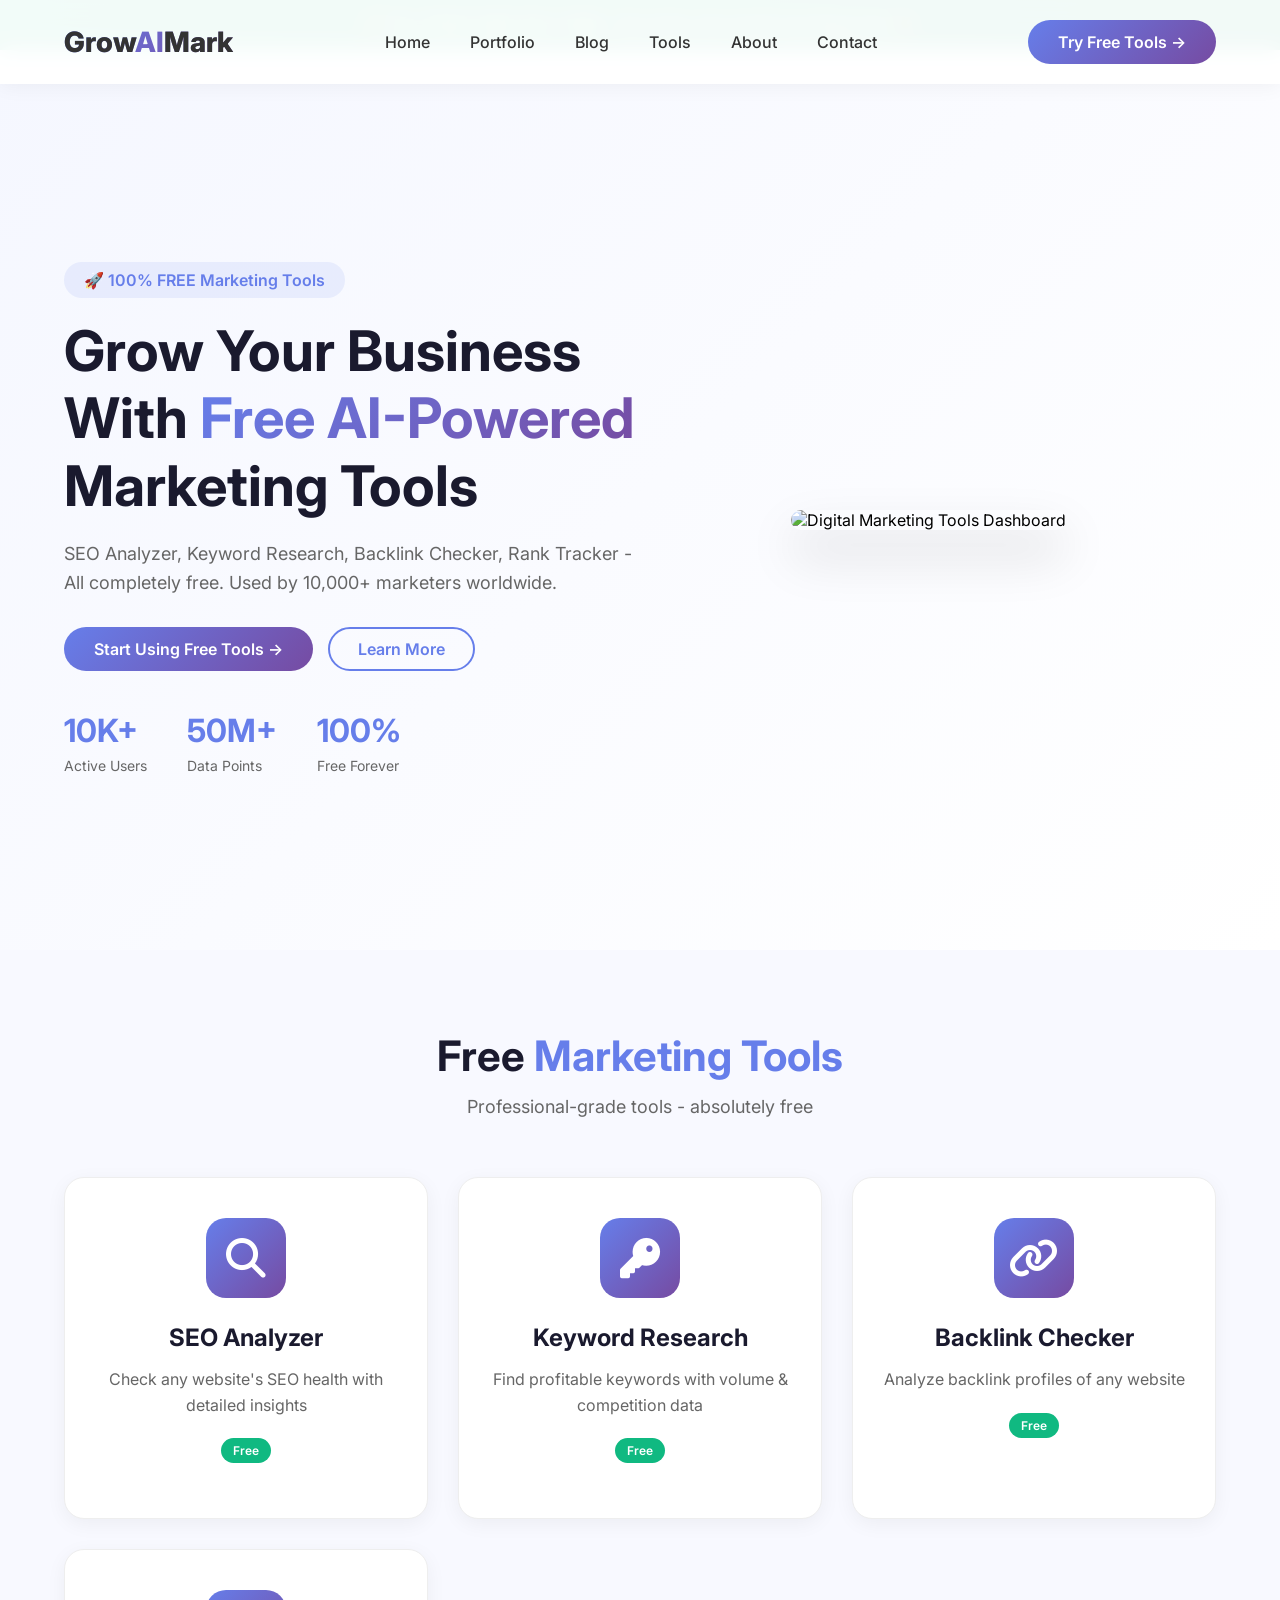
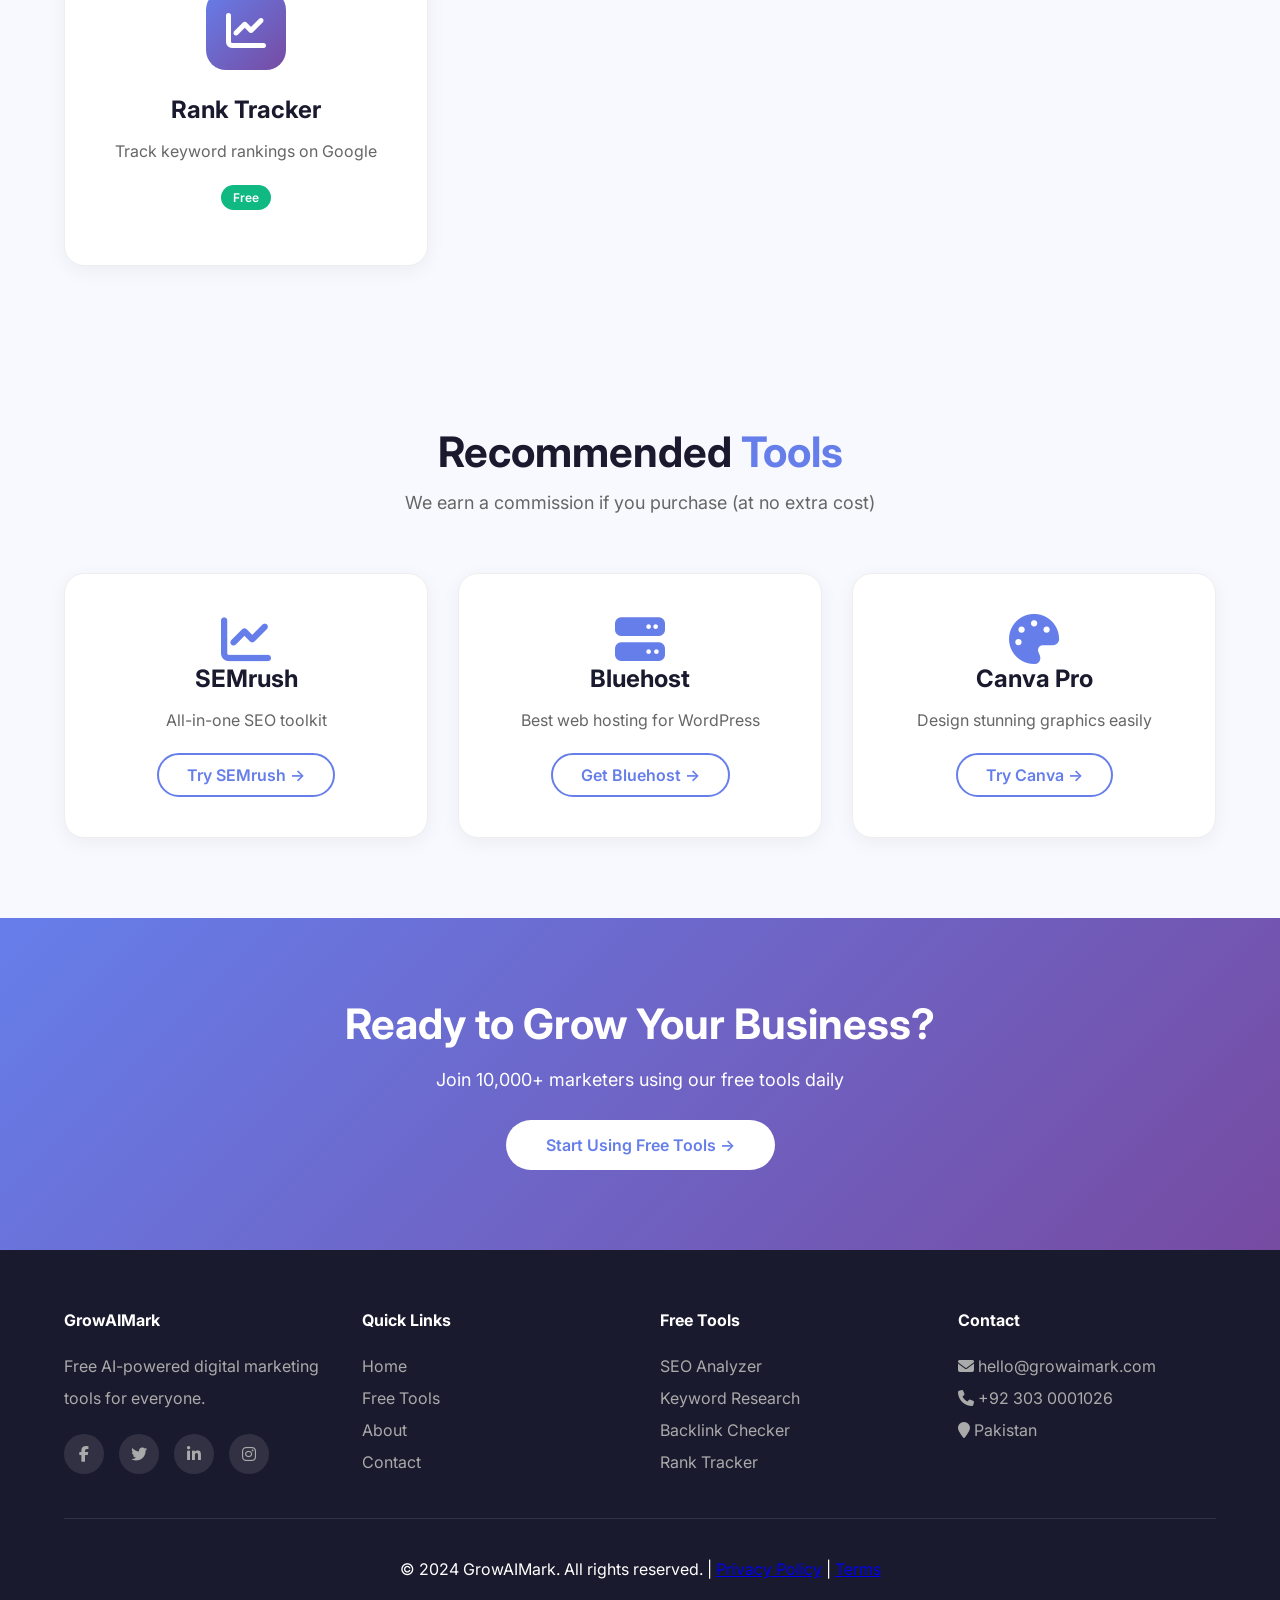
==== commit 42fef438: "Fixed all routes: about, dashboard, and navigation links" ====
--- a/templates/index.html
+++ b/templates/index.html
@@ -96,10 +96,11 @@
         <a href="/" class="logo"><span>Grow</span>AI<span>Mark</span></a>
         <ul class="nav-links">
             <li><a href="/">Home</a></li>
-            <li><a href="/#services">Services</a></li>
+            <li><a href="/portfolio">Portfolio</a></li>
+            <li><a href="/blog">Blog</a></li>
             <li><a href="/dashboard">Tools</a></li>
             <li><a href="/about">About</a></li>
-            <li><a href="/#contact">Contact</a></li>
+            <li><a href="#contact">Contact</a></li>
         </ul>
         <a href="/dashboard" class="btn-primary">Try Free Tools →</a>
         <div class="mobile-menu"><i class="fas fa-bars"></i></div>
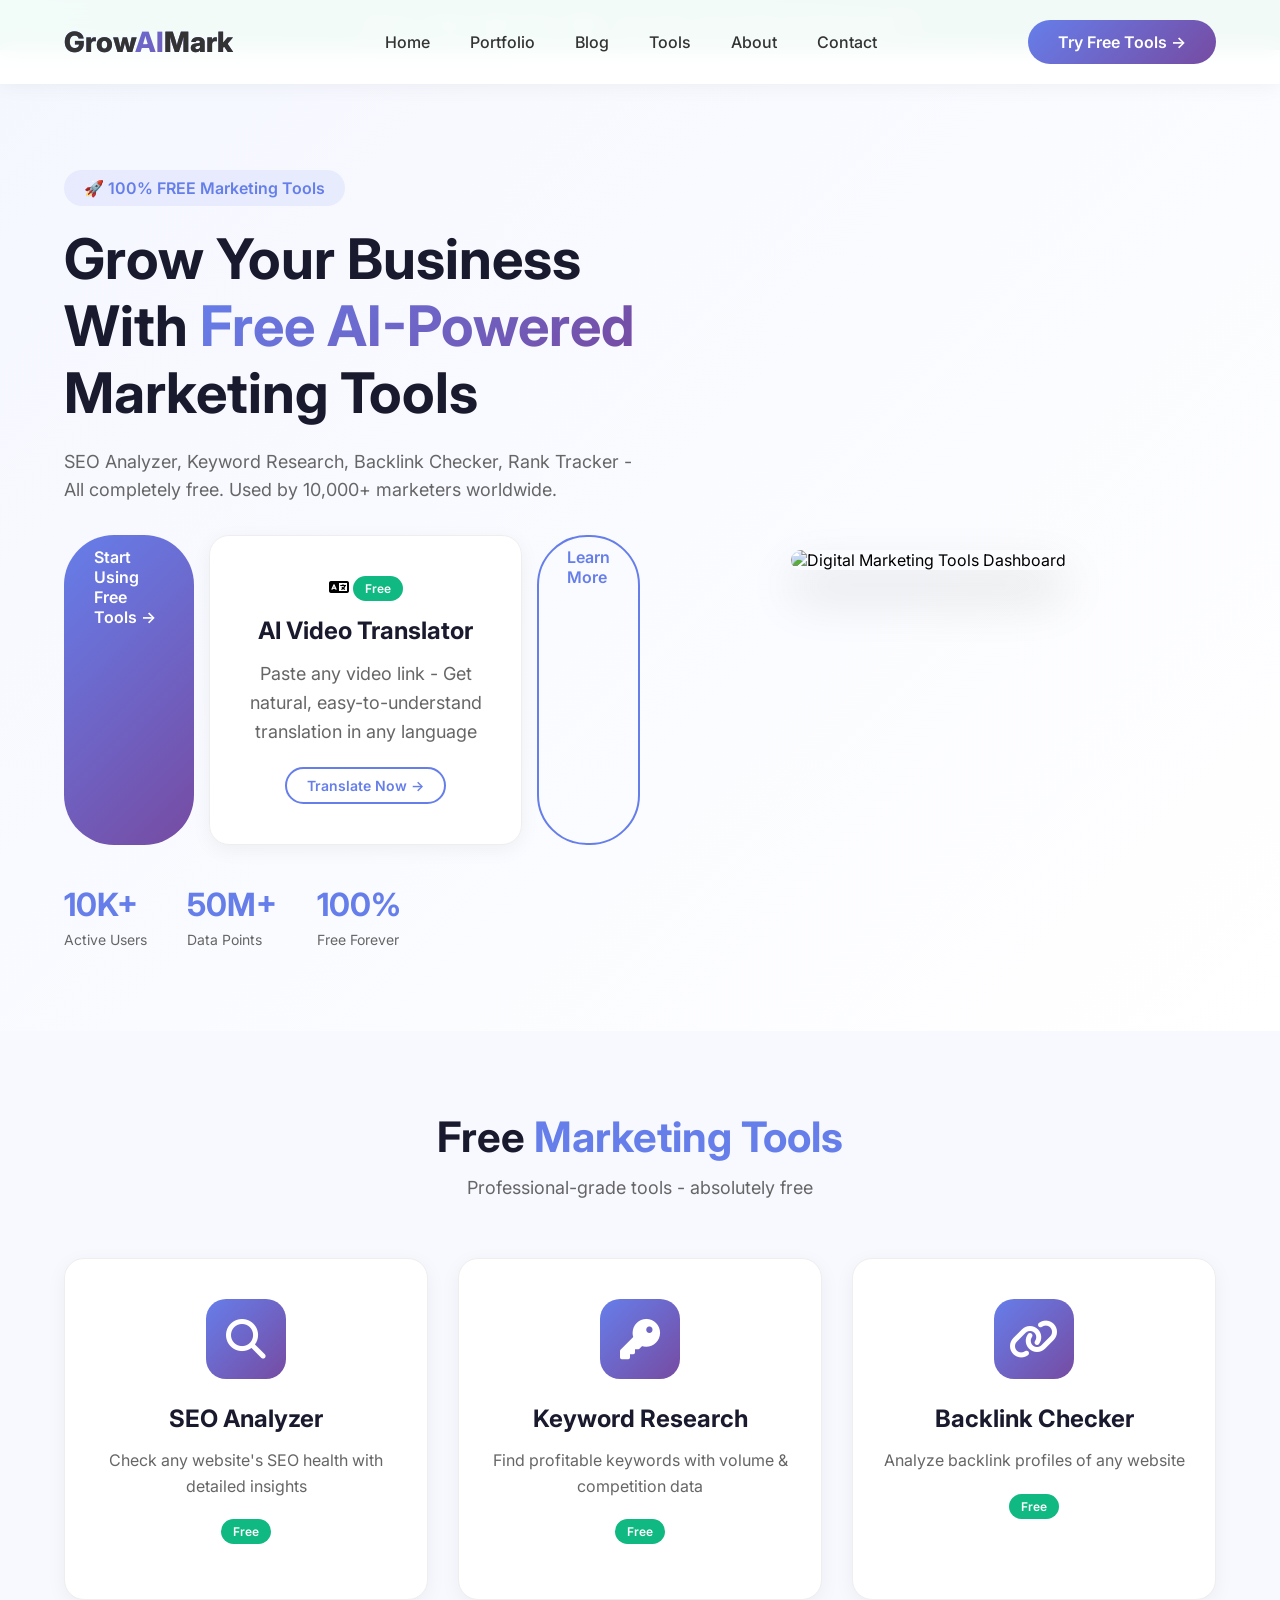
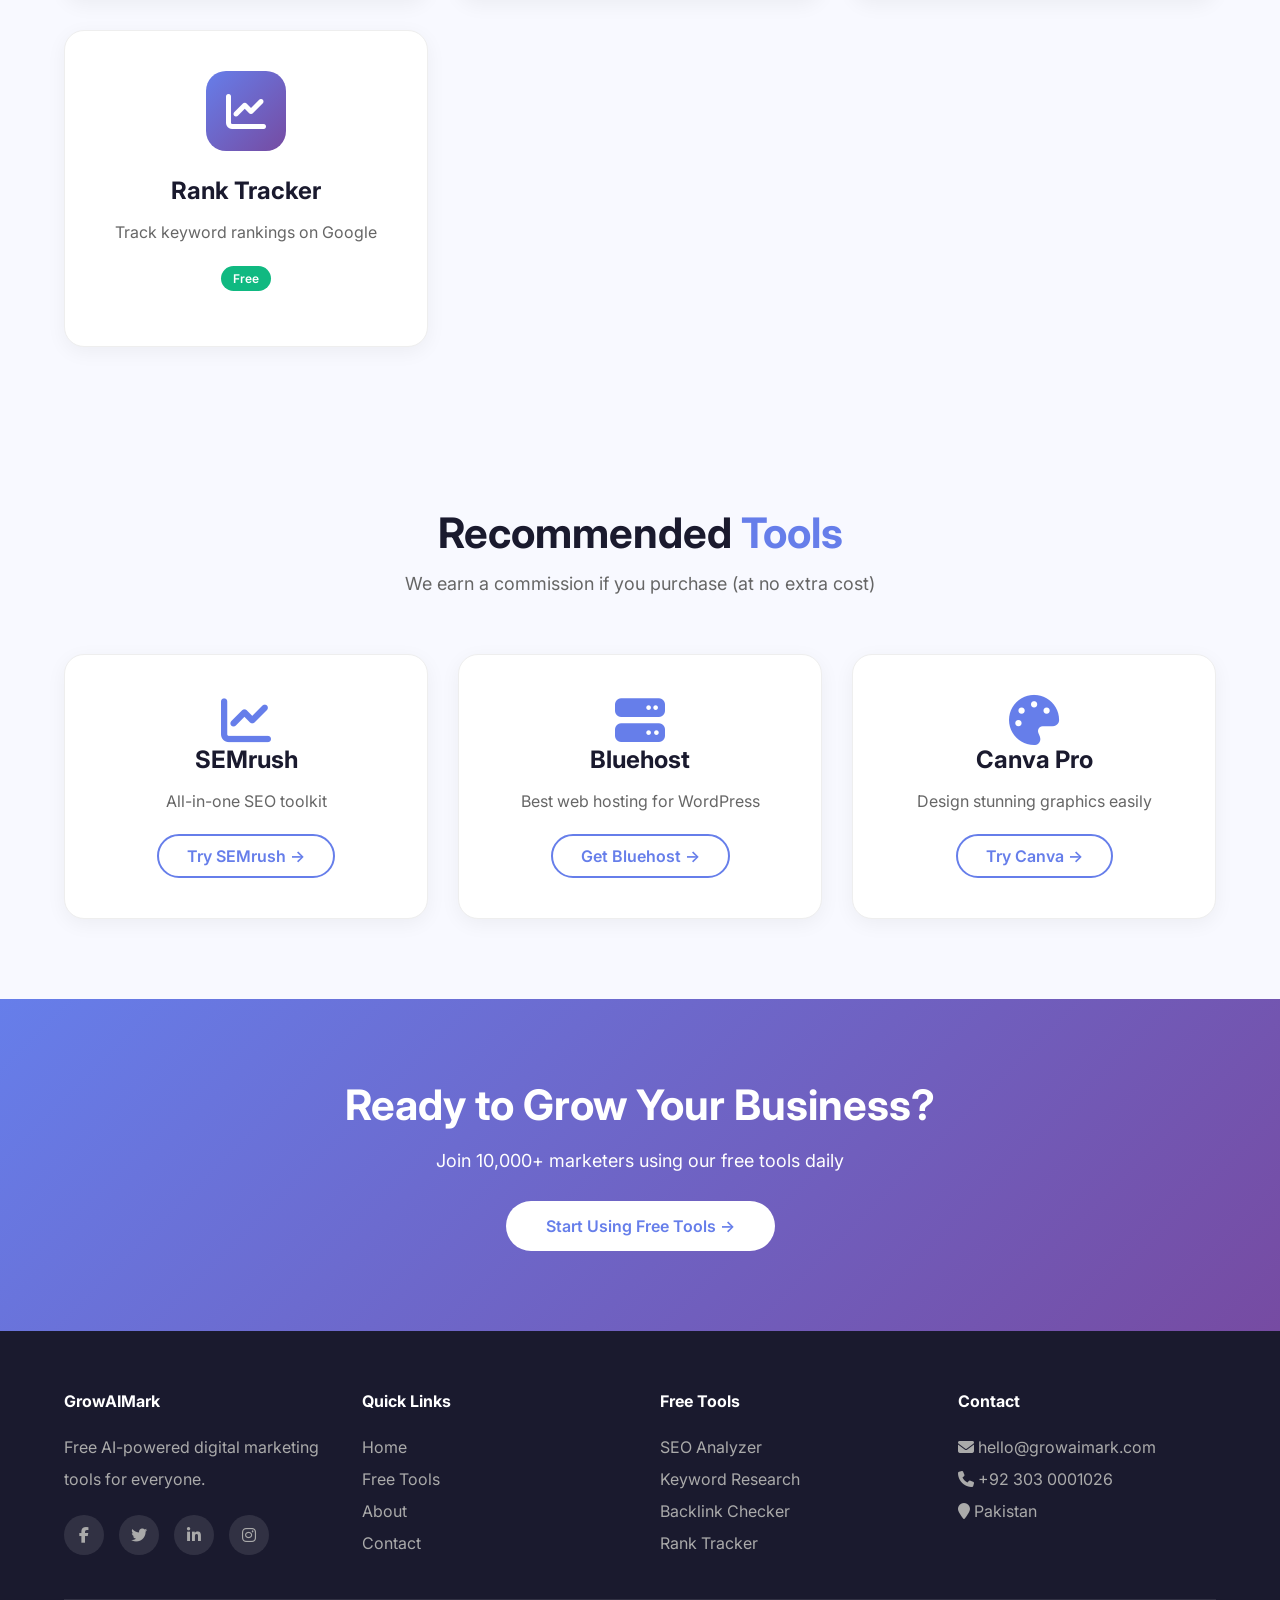
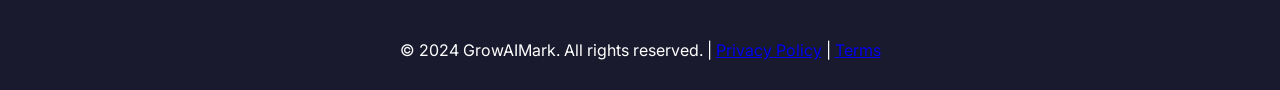
==== commit 1e4073e9: "Added AI Translator tool to dashboard and fixed API key location" ====
--- a/templates/index.html
+++ b/templates/index.html
@@ -6,7 +6,8 @@
     <title>GrowAIMark - Free AI-Powered Digital Marketing Tools</title>
     <meta name="description" content="Free digital marketing tools: SEO Analyzer, Keyword Research, Backlink Checker, Rank Tracker. 100% free, no limits!">
     <meta name="keywords" content="digital marketing, SEO tools, keyword research, backlink checker, rank tracker, free marketing tools">
-
+    <script async src="https://pagead2.googlesyndication.com/pagead/js/adsbygoogle.js?client=ca-pub-5969009960073104"
+     crossorigin="anonymous"></script>
     <link rel="stylesheet" href="https://cdnjs.cloudflare.com/ajax/libs/font-awesome/6.4.0/css/all.min.css">
     <link href="https://fonts.googleapis.com/css2?family=Inter:wght@300;400;500;600;700;800&display=swap" rel="stylesheet">
     <link href="https://unpkg.com/aos@2.3.1/dist/aos.css" rel="stylesheet">
@@ -113,6 +114,15 @@
             <p>SEO Analyzer, Keyword Research, Backlink Checker, Rank Tracker - All completely free. Used by 10,000+ marketers worldwide.</p>
             <div class="hero-buttons">
                 <a href="/dashboard" class="btn-primary">Start Using Free Tools →</a>
+                <div class="tool-card" data-aos="zoom-in" data-aos-delay="400">
+    <div class="tool-header">
+        <i class="fas fa-language"></i>
+        <span class="tool-badge free">Free</span>
+    </div>
+    <h3>AI Video Translator</h3>
+    <p>Paste any video link - Get natural, easy-to-understand translation in any language</p>
+    <a href="/translator" class="btn-outline" style="display: inline-block; font-size: 14px; padding: 8px 20px;">Translate Now →</a>
+</div>
                 <a href="/#services" class="btn-outline">Learn More</a>
             </div>
             <div class="hero-stats">
